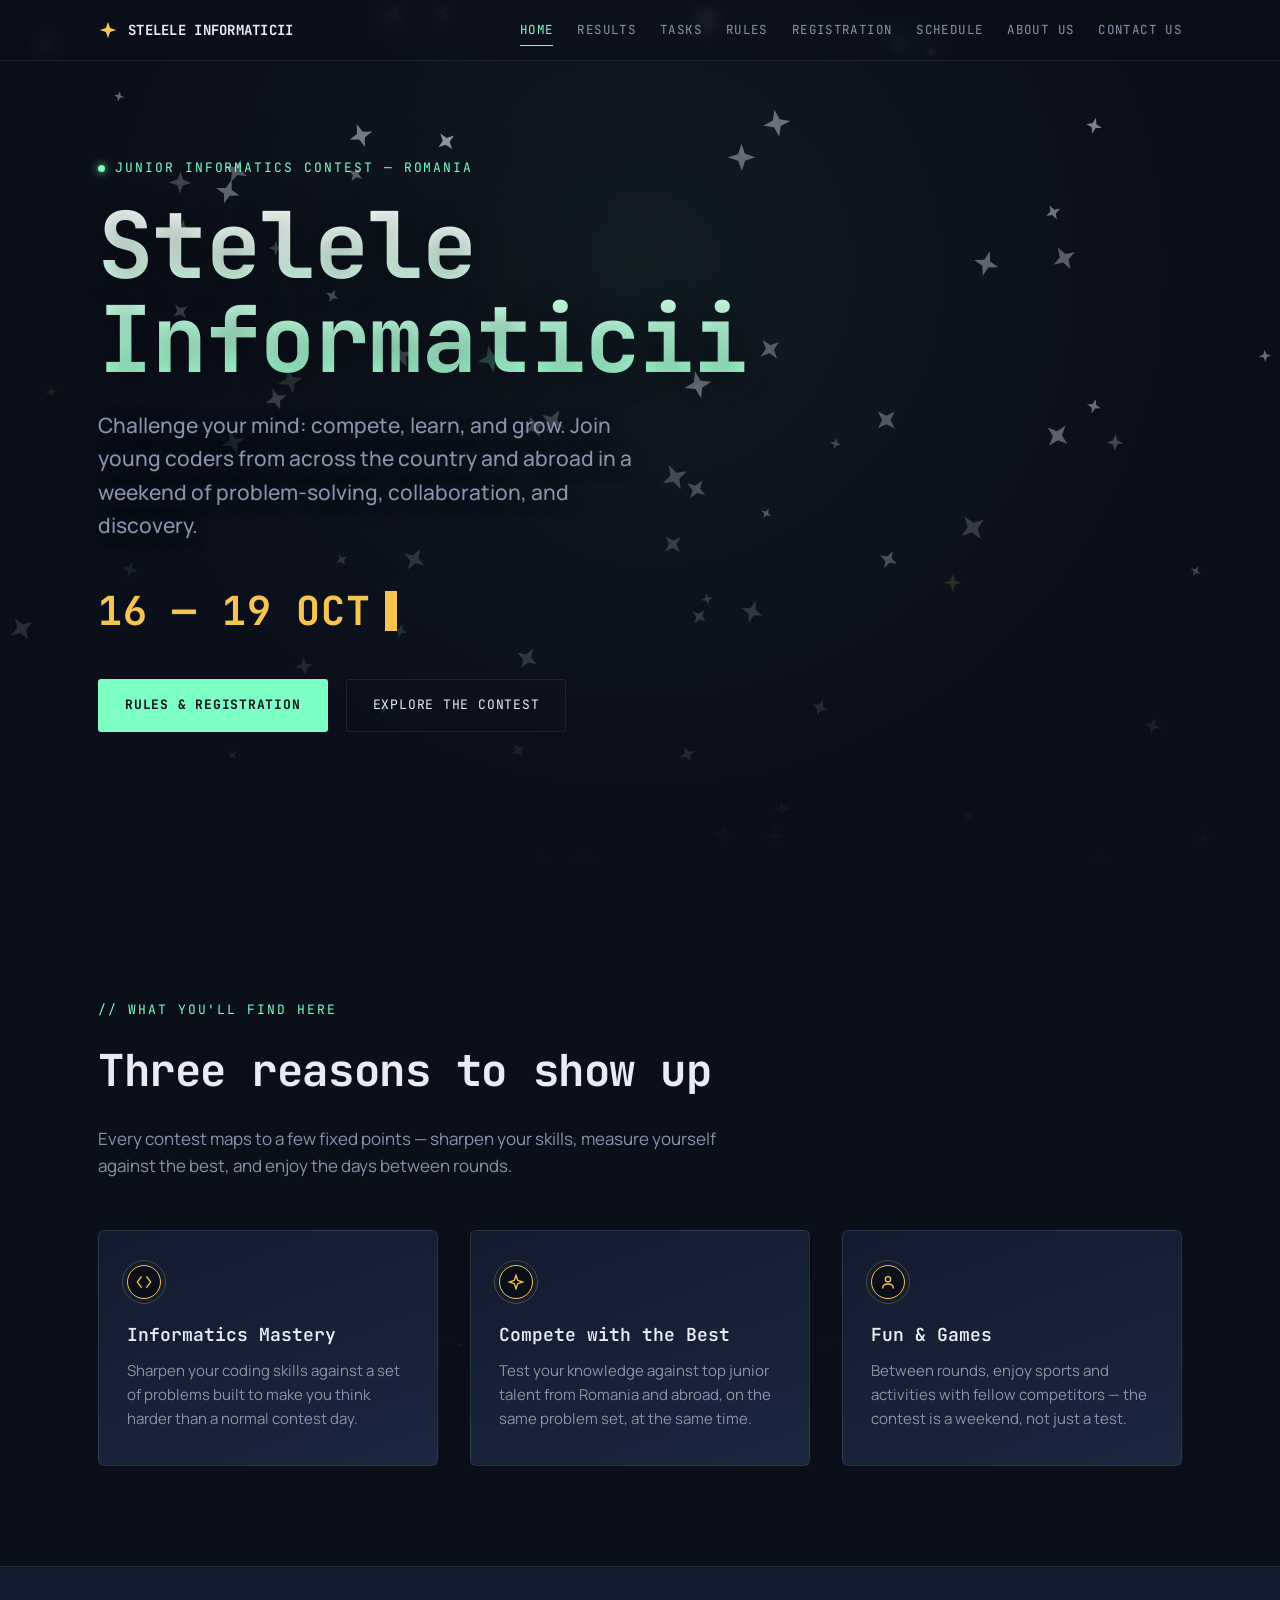
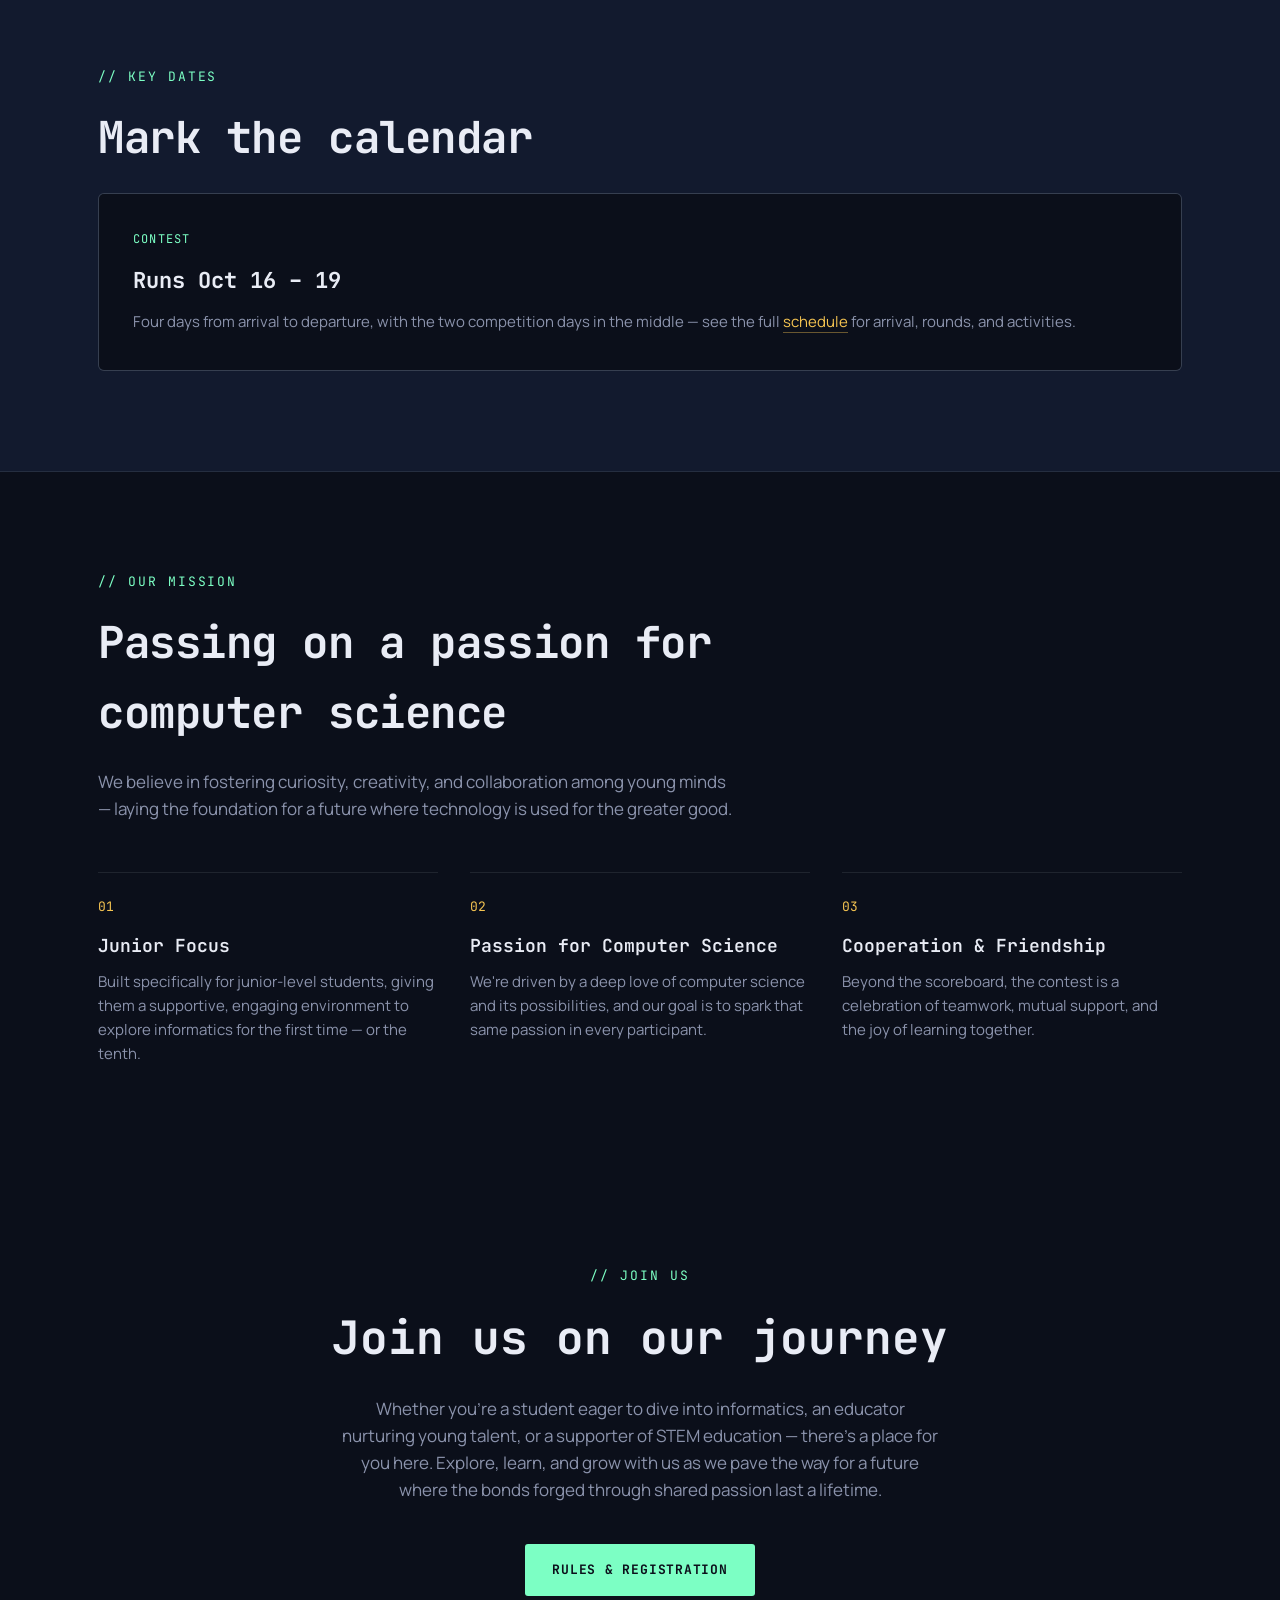
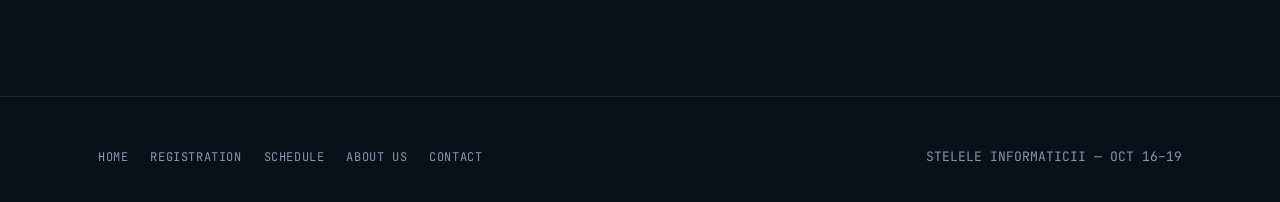
==== index.html @ 9e789489 "real" ====
<!DOCTYPE html>
<html lang="en">
<head>
<meta charset="UTF-8">
<meta name="viewport" content="width=device-width, initial-scale=1, minimum-scale=1">
<title>Stelele Informaticii — Junior Informatics Contest</title>
<meta name="description" content="Stelele Informaticii is a junior informatics contest for young coders from Romania and abroad, with dates to be announced. Compete, learn, and grow.">
<meta name="robots" content="index, follow">
<link rel="canonical" href="https://steleleinformaticii.ichb.ro/">
<meta property="og:type" content="website">
<meta property="og:site_name" content="Stelele Informaticii">
<meta property="og:title" content="Stelele Informaticii — Junior Informatics Contest | Oct 16–19">
<meta property="og:description" content="Stelele Informaticii is a junior informatics contest for young coders from Romania and abroad, with dates to be announced. Compete, learn, and grow.">
<meta property="og:url" content="https://steleleinformaticii.ichb.ro/">
<meta property="og:image" content="https://steleleinformaticii.ichb.ro/assets/icons/favicon-512.png">
<meta name="twitter:card" content="summary_large_image">
<meta name="twitter:title" content="Stelele Informaticii — Junior Informatics Contest | Oct 16–19">
<meta name="twitter:description" content="Stelele Informaticii is a junior informatics contest for young coders from Romania and abroad, with dates to be announced. Compete, learn, and grow.">
<meta name="twitter:image" content="https://steleleinformaticii.ichb.ro/assets/icons/favicon-512.png">
<link rel="preconnect" href="https://fonts.googleapis.com">
<link rel="preconnect" href="https://fonts.gstatic.com" crossorigin>
<link href="https://fonts.googleapis.com/css2?family=JetBrains+Mono:wght@400;500;600;700&family=Manrope:wght@400;500;600;700;800&display=swap" rel="stylesheet">
<link rel="stylesheet" href="/assets/style.css">
<script type="application/ld+json">
{
  "@context": "https://schema.org",
  "@type": "Event",
  "name": "Stelele Informaticii",
  "description": "A junior informatics contest for young coders from Romania and abroad, run by the International Computer High School of Bucharest (ICHB).",
  "eventAttendanceMode": "https://schema.org/MixedEventAttendanceMode",
  "eventStatus": "https://schema.org/EventScheduled",
  "location": {
    "@type": "Place",
    "name": "International Computer High School of Bucharest (ICHB)",
    "address": {
      "@type": "PostalAddress",
      "streetAddress": "Str. Balta Albină, nr. 9, Sector 3",
      "addressLocality": "Bucharest",
      "addressCountry": "RO"
    }
  },
  "organizer": {
    "@type": "Organization",
    "name": "International Computer High School of Bucharest",
    "url": "https://steleleinformaticii.ichb.ro/"
  }
}
</script>
<link rel="icon" href="/assets/icons/favicon.svg" type="image/svg+xml">
<link rel="icon" href="/assets/icons/favicon.ico" sizes="any">
<link rel="apple-touch-icon" href="/assets/icons/apple-touch-icon.png">
</head>
<body>

<header class="site-header">
  <nav>
    <a class="brand" href="/">
      <span class="glyph"><svg viewBox="0 0 24 24" fill="none"><path d="M12 2L14.5 9.5L22 12L14.5 14.5L12 22L9.5 14.5L2 12L9.5 9.5L12 2Z" fill="#F5C451"/></svg></span>
      STELELE INFORMATICII
    </a>
    <button class="navtoggle" id="navToggle" aria-label="Toggle menu">☰</button>
<div class="navlinks" id="navLinks">
      <a href="/" class="active">Home</a>
      <a href="/results">Results</a>
      <a href="/tasks">Tasks</a>
      <a href="/rules">Rules</a>
      <a href="/registration">Registration</a>
      <a href="/schedule">Schedule</a>
      <a href="/about">About Us</a>
      <a href="/contact">Contact Us</a>
    </div>
  </nav>
</header>

<section class="hero" id="top">
  <canvas id="starfield"></canvas>
  <div class="hero-inner">
    <span class="eyebrow"><span class="dot"></span> JUNIOR INFORMATICS CONTEST — ROMANIA</span>
    <h1 class="title">Stelele<br>Informaticii</h1>
    <p class="subhead">Challenge your mind: compete, learn, and grow. Join young coders from across the country and abroad in a weekend of problem-solving, collaboration, and discovery.</p>
    <div class="datestamp">16 — 19 OCT<span class="cursor"></span></div>
    <div class="cta-row">
      <a class="btn btn-primary" href="/registration">Rules &amp; Registration</a>
      <a class="btn btn-ghost" href="#features">Explore the contest</a>
    </div>
  </div>
</section>

<section id="features" class="constellation">
  <div class="container">
    <span class="section-label">// what you'll find here</span>
    <h2 class="section-title">Three reasons to show up</h2>
    <p class="section-intro">Every contest maps to a few fixed points — sharpen your skills, measure yourself against the best, and enjoy the days between rounds.</p>

    <div style="position:relative;">
      <svg class="constellation-svg" viewBox="0 0 1000 260" preserveAspectRatio="none">
        <path d="M 160 40 L 500 200 L 840 40"></path>
        <circle cx="160" cy="40" r="4"></circle>
        <circle cx="500" cy="200" r="4"></circle>
        <circle cx="840" cy="40" r="4"></circle>
      </svg>
      <div class="feature-grid">
        <div class="feature-card">
          <div class="feature-node"><svg viewBox="0 0 24 24" fill="none" stroke-width="2" stroke-linecap="round"><path d="M8 4L2 12L8 20M16 4L22 12L16 20"/></svg></div>
          <h3>Informatics Mastery</h3>
          <p>Sharpen your coding skills against a set of problems built to make you think harder than a normal contest day.</p>
        </div>
        <div class="feature-card">
          <div class="feature-node"><svg viewBox="0 0 24 24" fill="none" stroke-width="2" stroke-linecap="round"><path d="M12 2L14.5 9.5L22 12L14.5 14.5L12 22L9.5 14.5L2 12L9.5 9.5L12 2Z"/></svg></div>
          <h3>Compete with the Best</h3>
          <p>Test your knowledge against top junior talent from Romania and abroad, on the same problem set, at the same time.</p>
        </div>
        <div class="feature-card">
          <div class="feature-node"><svg viewBox="0 0 24 24" fill="none" stroke-width="2" stroke-linecap="round"><circle cx="12" cy="8" r="4"/><path d="M4 21c0-4 3.5-6 8-6s8 2 8 6"/></svg></div>
          <h3>Fun &amp; Games</h3>
          <p>Between rounds, enjoy sports and activities with fellow competitors — the contest is a weekend, not just a test.</p>
        </div>
      </div>
    </div>
  </div>
</section>

<section id="dates" class="dates-section">
  <div class="container">
    <span class="section-label">// key dates</span>
    <h2 class="section-title">Mark the calendar</h2>
    <div class="log-grid" style="grid-template-columns:1fr;">
      <div class="log-entry">
        <span class="tag">Contest</span>
        <h3>Runs <span class="value">Oct 16 – 19</span></h3>
        <p>Four days from arrival to departure, with the two competition days in the middle — see the full <a href="/schedule">schedule</a> for arrival, rounds, and activities.</p>
      </div>
    </div>
  </div>
</section>

<section id="mission">
  <div class="container">
    <span class="section-label">// our mission</span>
    <h2 class="section-title">Passing on a passion for computer science</h2>
    <p class="section-intro">We believe in fostering curiosity, creativity, and collaboration among young minds — laying the foundation for a future where technology is used for the greater good.</p>

    <div class="mission-grid">
      <div class="mission-card">
        <span class="num">01</span>
        <h3>Junior Focus</h3>
        <p>Built specifically for junior-level students, giving them a supportive, engaging environment to explore informatics for the first time — or the tenth.</p>
      </div>
      <div class="mission-card">
        <span class="num">02</span>
        <h3>Passion for Computer Science</h3>
        <p>We're driven by a deep love of computer science and its possibilities, and our goal is to spark that same passion in every participant.</p>
      </div>
      <div class="mission-card">
        <span class="num">03</span>
        <h3>Cooperation &amp; Friendship</h3>
        <p>Beyond the scoreboard, the contest is a celebration of teamwork, mutual support, and the joy of learning together.</p>
      </div>
    </div>
  </div>
</section>

<section id="join" class="cta-section">
  <div class="container">
    <span class="section-label">// join us</span>
    <h2>Join us on our journey</h2>
    <p>Whether you're a student eager to dive into informatics, an educator nurturing young talent, or a supporter of STEM education — there's a place for you here. Explore, learn, and grow with us as we pave the way for a future where the bonds forged through shared passion last a lifetime.</p>
    <a class="btn btn-primary" href="/registration">Rules &amp; Registration</a>
  </div>
</section>

<footer>
  <div class="container footer-inner">
    <div class="footer-links">
      <a href="/">Home</a>
      <a href="/registration">Registration</a>
      <a href="/schedule">Schedule</a>
      <a href="/about">About Us</a>
      <a href="/contact">Contact</a>
    </div>
    <div class="footer-credit">STELELE INFORMATICII — OCT 16–19</div>
  </div>
</footer>

<script src="/assets/main.js"></script>
</body>
</html>
---- assets/style.css ----
/* ===================================================================
   Stelele Informaticii — shared stylesheet
   =================================================================== */

:root{
  --void:#0B0F1A;
  --space:#121A2E;
  --space-light:#1B2740;
  --star-gold:#F5C451;
  --phosphor:#7CFFC4;
  --text:#E9ECF5;
  --muted:#8B93AC;
  --line: rgba(233,236,245,0.09);
  --font-display:'JetBrains Mono', monospace;
  --font-body:'Manrope', sans-serif;
}

*{box-sizing:border-box; margin:0; padding:0;}
html{scroll-behavior:smooth;}
body{
  background:var(--void);
  color:var(--text);
  font-family:var(--font-body);
  line-height:1.6;
  overflow-x:hidden;
}
a{color:inherit; text-decoration:none;}
::selection{background:var(--phosphor); color:var(--void);}
:focus-visible{outline:2px solid var(--phosphor); outline-offset:3px;}
img{max-width:100%; display:block;}

.container{max-width:1140px; margin:0 auto; padding:0 28px;}

/* ---------- NAV ---------- */
header.site-header{
  position:fixed; top:0; left:0; right:0; z-index:50;
  backdrop-filter:blur(10px);
  background:rgba(11,15,26,0.65);
  border-bottom:1px solid var(--line);
}
nav{
  display:flex; align-items:center; justify-content:space-between;
  padding:16px 28px; max-width:1140px; margin:0 auto;
}
.brand{
  display:flex; align-items:center; gap:10px;
  font-family:var(--font-display); font-weight:700; font-size:14px; letter-spacing:0.02em;
  white-space:nowrap;
}
.brand .glyph{width:20px; height:20px; display:inline-block; flex-shrink:0;}
.brand .glyph svg{width:100%; height:100%;}
.navlinks{
  display:flex; gap:24px; font-size:12.5px; font-family:var(--font-display);
  letter-spacing:0.03em; text-transform:uppercase;
}
.navlinks a{color:var(--muted); position:relative; padding:4px 0; transition:color .2s ease; white-space:nowrap;}
.navlinks a:hover, .navlinks a.active{color:var(--phosphor);}
.navlinks a::after{
  content:''; position:absolute; left:0; bottom:-2px; width:0; height:1px;
  background:var(--phosphor); transition:width .25s ease;
}
.navlinks a:hover::after, .navlinks a.active::after{width:100%;}
.navtoggle{display:none; background:none; border:none; color:var(--text); font-size:22px; cursor:pointer;}

@media (max-width: 900px){
  .navlinks{
    position:fixed; top:65px; left:0; right:0;
    background:var(--space); border-bottom:1px solid var(--line);
    display:grid; grid-template-columns:1fr 1fr; gap:0;
    padding:6px 0 10px;
    max-height:calc(100vh - 65px);
    overflow-y:auto;
    box-shadow:0 20px 40px rgba(0,0,0,0.35);
    opacity:0; visibility:hidden; transform:translateY(-8px);
    transition:opacity .2s ease, transform .2s ease, visibility .2s ease;
  }
  .navlinks.open{opacity:1; visibility:visible; transform:translateY(0);}
  .navlinks a{
    padding:13px 20px; width:100%;
    border-bottom:1px solid var(--line);
  }
  .navlinks a::after{display:none;}
  .navtoggle{display:block;}
}
@media (max-width: 420px){
  .navlinks{grid-template-columns:1fr;}
}

/* ---------- STARFIELD ---------- */
#starfield{position:absolute; inset:0; width:100%; height:100%; display:block; z-index:0;}

/* ---------- HERO (home) ---------- */
.hero{
  position:relative; min-height:100vh; display:flex; flex-direction:column;
  justify-content:center; padding-top:90px; overflow:hidden;
}
.hero::after{
  content:''; position:absolute; inset:0;
  background:radial-gradient(ellipse 900px 650px at 8% 42%, rgba(11,15,26,0.72), transparent 68%),
             radial-gradient(ellipse at 50% 30%, rgba(124,255,196,0.05), transparent 60%),
             linear-gradient(180deg, transparent 0%, var(--void) 96%);
  pointer-events:none;
}
.hero-inner{position:relative; z-index:2; max-width:1140px; margin:0 auto; padding:0 28px; width:100%;}

/* ---------- PAGE HERO (subpages) ---------- */
.page-hero{
  position:relative; min-height:44vh; display:flex; flex-direction:column;
  justify-content:center; padding-top:90px; overflow:hidden; border-bottom:1px solid var(--line);
}
.page-hero::after{
  content:''; position:absolute; inset:0;
  background:radial-gradient(ellipse at 50% 0%, rgba(124,255,196,0.07), transparent 60%),
             linear-gradient(180deg, transparent 0%, var(--void) 96%);
  pointer-events:none;
}
.page-hero-inner{position:relative; z-index:2; max-width:1140px; margin:0 auto; padding:60px 28px; width:100%;}
.page-hero h1{
  font-family:var(--font-display); font-weight:700; font-size:clamp(32px, 6vw, 56px);
  letter-spacing:-0.01em; margin-bottom:14px;
  background:linear-gradient(180deg, #fff 0%, var(--phosphor) 150%);
  -webkit-background-clip:text; background-clip:text; color:transparent;
}
.page-hero p.lede{color:var(--muted); font-size:17px; max-width:560px;}

.eyebrow{
  font-family:var(--font-display); color:var(--phosphor); font-size:13px; letter-spacing:0.15em;
  text-transform:uppercase; display:flex; align-items:center; gap:10px; margin-bottom:20px;
}
.eyebrow .dot{
  width:7px; height:7px; background:var(--phosphor); border-radius:50%;
  box-shadow:0 0 8px var(--phosphor); animation:pulse 1.8s ease-in-out infinite;
}
@keyframes pulse{0%,100%{opacity:1;} 50%{opacity:.35;}}

h1.title{
  font-family:var(--font-display); font-weight:700; font-size:clamp(42px, 8vw, 92px);
  line-height:1.02; letter-spacing:-0.01em;
  background:linear-gradient(180deg, #fff 0%, var(--phosphor) 130%);
  -webkit-background-clip:text; background-clip:text; color:transparent; margin-bottom:22px;
  text-shadow:0 4px 30px rgba(0,0,0,0.45);
}
.subhead{font-size:clamp(17px, 2.2vw, 21px); color:var(--muted); max-width:560px; margin-bottom:36px; font-weight:500; text-shadow:0 2px 16px rgba(11,15,26,0.9);}
.datestamp{
  display:inline-flex; align-items:center; gap:14px; font-family:var(--font-display);
  font-size:clamp(24px, 4vw, 40px); font-weight:700; color:var(--star-gold); margin-bottom:36px; letter-spacing:0.02em;
}
.datestamp .cursor{display:inline-block; width:0.5ch; height:1em; background:var(--star-gold); animation:blink 1s steps(1) infinite;}
@keyframes blink{50%{opacity:0;}}

.cta-row{display:flex; gap:18px; flex-wrap:wrap;}
.btn{
  display:inline-flex; align-items:center; gap:8px; font-family:var(--font-display); font-size:13px;
  letter-spacing:0.06em; text-transform:uppercase; padding:15px 26px; border-radius:3px;
  transition:all .2s ease; cursor:pointer; border:1px solid transparent;
}
.btn-primary{background:var(--phosphor); color:var(--void) !important; font-weight:700;}
.btn-primary:hover{background:#98ffd2; transform:translateY(-1px);}
.btn-ghost{border:1px solid var(--line); color:var(--text);}
.btn-ghost:hover{border-color:var(--phosphor); color:var(--phosphor);}
.btn-small{padding:10px 18px; font-size:11.5px;}

/* ---------- SECTION GENERIC ---------- */
section{position:relative; padding:100px 0;}
section.tight{padding:60px 0;}
.section-label{
  font-family:var(--font-display); color:var(--phosphor); font-size:13px; letter-spacing:0.15em;
  text-transform:uppercase; margin-bottom:14px; display:block;
}
h2.section-title{
  font-family:var(--font-display); font-weight:700; font-size:clamp(28px, 4vw, 44px);
  letter-spacing:-0.01em; margin-bottom:20px; max-width:640px;
}
.section-intro{color:var(--muted); font-size:17px; max-width:640px; margin-bottom:50px;}

/* ---------- CONSTELLATION FEATURES (home) ---------- */
.constellation{position:relative;}
.constellation-svg{position:absolute; top:60px; left:0; width:100%; height:calc(100% - 120px); z-index:0; pointer-events:none;}
.constellation-svg path{fill:none; stroke:var(--line); stroke-width:1; stroke-dasharray:4 6;}
.constellation-svg circle{fill:var(--star-gold); opacity:.5;}
.feature-grid{position:relative; z-index:1; display:grid; grid-template-columns:repeat(3, 1fr); gap:32px;}
@media (max-width:900px){.feature-grid{grid-template-columns:1fr; gap:20px;} .constellation-svg{display:none;}}
.feature-card{
  background:linear-gradient(160deg, var(--space), var(--space-light)); border:1px solid var(--line);
  border-radius:6px; padding:34px 28px; transition:transform .25s ease, border-color .25s ease;
}
.feature-card:hover{transform:translateY(-6px); border-color:rgba(124,255,196,0.35);}
.feature-node{
  width:34px; height:34px; border-radius:50%; background:var(--void); border:1px solid var(--star-gold);
  display:flex; align-items:center; justify-content:center; margin-bottom:22px; position:relative;
}
.feature-node::before{content:''; position:absolute; inset:-6px; border:1px solid rgba(245,196,81,0.25); border-radius:50%;}
.feature-node svg{width:16px; height:16px; stroke:var(--star-gold);}
.feature-card h3{font-family:var(--font-display); font-size:18px; margin-bottom:10px; font-weight:600;}
.feature-card p{color:var(--muted); font-size:15px;}

/* ---------- DATES / LOG ---------- */
.dates-section{background:var(--space); border-top:1px solid var(--line); border-bottom:1px solid var(--line);}
.log-grid{
  display:grid; grid-template-columns:1fr 1fr; gap:1px; background:var(--line);
  border:1px solid var(--line); border-radius:6px; overflow:hidden;
}
@media (max-width:780px){.log-grid{grid-template-columns:1fr;}}
.log-entry{background:var(--void); padding:36px 34px;}
.log-entry .tag{font-family:var(--font-display); font-size:12px; letter-spacing:0.1em; text-transform:uppercase; color:var(--phosphor); display:block; margin-bottom:14px;}
.log-entry h3{font-family:var(--font-display); font-size:22px; margin-bottom:12px;}
.log-entry p{color:var(--muted); font-size:15px;}
.log-entry p a{color:var(--star-gold); border-bottom:1px solid rgba(245,196,81,0.4);}
.log-entry .value{font-family:var(--font-display); font-weight:700; color:var(--text);}

/* ---------- MISSION ---------- */
.mission-grid{display:grid; grid-template-columns:repeat(3, 1fr); gap:32px; margin-top:50px;}
@media (max-width:900px){.mission-grid{grid-template-columns:1fr;}}
.mission-card{border-top:1px solid var(--line); padding-top:24px;}
.mission-card .num{font-family:var(--font-display); color:var(--star-gold); font-size:13px; display:block; margin-bottom:14px;}
.mission-card h3{font-family:var(--font-display); font-size:18px; margin-bottom:10px; font-weight:600;}
.mission-card p{color:var(--muted); font-size:15px;}

/* ---------- CTA ---------- */
.cta-section{text-align:center; position:relative;}
.cta-section h2{font-family:var(--font-display); font-size:clamp(28px, 5vw, 46px); max-width:700px; margin:0 auto 20px; font-weight:700;}
.cta-section p{color:var(--muted); max-width:600px; margin:0 auto 40px; font-size:17px;}

/* ---------- PROSE (rules / registration text) ---------- */
.prose-block{max-width:760px;}
.prose-block + .prose-block{margin-top:56px; padding-top:44px; border-top:1px solid var(--line);}
.prose-block h2{
  font-family:var(--font-display); font-size:22px; font-weight:600; color:var(--phosphor);
  margin-bottom:16px; letter-spacing:0.01em;
}
.prose-block p{color:var(--muted); font-size:15.5px; margin-bottom:14px;}
.prose-block p:last-child{margin-bottom:0;}
.prose-block a{color:var(--star-gold); border-bottom:1px solid rgba(245,196,81,0.4);}
.prose-block ul{color:var(--muted); font-size:15.5px; padding-left:20px; margin-bottom:14px;}
.prose-block ul li{margin-bottom:6px;}
.prose-block strong{color:var(--text); font-weight:600;}
.toc{
  display:flex; flex-wrap:wrap; gap:10px; margin-bottom:60px;
}
.toc a{
  font-family:var(--font-display); font-size:12px; letter-spacing:0.04em; text-transform:uppercase;
  color:var(--muted); border:1px solid var(--line); padding:9px 16px; border-radius:20px; transition:all .2s ease;
}
.toc a:hover{border-color:var(--phosphor); color:var(--phosphor);}

.callout{
  background:linear-gradient(160deg, var(--space), var(--space-light)); border:1px solid var(--line);
  border-radius:6px; padding:26px 28px; margin-top:20px; display:flex; gap:16px; align-items:flex-start;
}
.callout .mark{color:var(--star-gold); font-family:var(--font-display); font-weight:700; font-size:13px; flex-shrink:0; margin-top:2px;}
.callout p{color:var(--muted); font-size:14.5px; margin:0;}

/* ---------- REGISTRATION LINK CARDS ---------- */
.reg-grid{display:grid; grid-template-columns:1fr 1fr; gap:24px; margin-top:20px;}
@media (max-width:700px){.reg-grid{grid-template-columns:1fr;}}
.reg-card{
  background:linear-gradient(160deg, var(--space), var(--space-light)); border:1px solid var(--line);
  border-radius:6px; padding:30px 28px;
}
.reg-card h3{font-family:var(--font-display); font-size:17px; margin-bottom:10px;}
.reg-card p{color:var(--muted); font-size:14.5px; margin-bottom:20px;}

/* ---------- TIMELINE (schedule) ---------- */
.timeline{position:relative; margin-top:20px;}
.timeline::before{
  content:''; position:absolute; left:19px; top:12px; bottom:12px; width:1px;
  background:linear-gradient(180deg, var(--star-gold), var(--line) 90%);
}
@media (max-width:700px){.timeline::before{left:11px;}}
.timeline-day{position:relative; padding-left:56px; margin-bottom:52px;}
@media (max-width:700px){.timeline-day{padding-left:36px;}}
.timeline-day:last-child{margin-bottom:0;}
.timeline-day::before{
  content:''; position:absolute; left:12px; top:6px; width:15px; height:15px; border-radius:50%;
  background:var(--void); border:2px solid var(--star-gold); box-shadow:0 0 12px rgba(245,196,81,0.4);
}
@media (max-width:700px){.timeline-day::before{left:4px; width:13px; height:13px;}}
.timeline-day .day-label{font-family:var(--font-display); color:var(--star-gold); font-size:13px; letter-spacing:0.08em; text-transform:uppercase; margin-bottom:4px; display:block;}
.timeline-day h3{font-family:var(--font-display); font-size:21px; margin-bottom:18px;}
.timeline-events{border-left:1px solid var(--line); padding-left:22px;}
.timeline-event{display:flex; gap:18px; padding:10px 0; border-bottom:1px solid var(--line);}
.timeline-event:last-child{border-bottom:none;}
.timeline-event .time{font-family:var(--font-display); color:var(--phosphor); font-size:13px; flex-shrink:0; width:110px;}
.timeline-event .what strong{display:block; font-size:15px; color:var(--text); margin-bottom:2px; font-weight:600;}
.timeline-event .what span{color:var(--muted); font-size:13.5px;}
@media (max-width:600px){
  .timeline-event{flex-direction:column; gap:4px;}
  .timeline-event .time{width:auto;}
}

/* ---------- TASKS ---------- */
.day-heading{
  font-family:var(--font-display); font-size:13px; letter-spacing:0.15em; text-transform:uppercase;
  color:var(--star-gold); margin:60px 0 24px; display:flex; align-items:center; gap:14px;
}
.day-heading:first-of-type{margin-top:0;}
.day-heading::after{content:''; flex:1; height:1px; background:var(--line);}
.task-card{
  background:linear-gradient(160deg, var(--space), var(--space-light)); border:1px solid var(--line);
  border-radius:6px; padding:26px 28px; margin-bottom:18px;
}
.task-card h3{font-family:var(--font-display); font-size:18px; margin-bottom:14px;}
.task-links{display:flex; flex-wrap:wrap; gap:10px;}
.task-links a{
  font-family:var(--font-display); font-size:12px; letter-spacing:0.03em; padding:8px 14px;
  border:1px solid var(--line); border-radius:4px; color:var(--muted); transition:all .2s ease;
}
.task-links a.primary{border-color:rgba(124,255,196,0.4); color:var(--phosphor);}
.task-links a:hover{border-color:var(--star-gold); color:var(--star-gold);}
.task-note{color:var(--muted); font-size:13px; margin-top:14px;}

/* ---------- TEAM (about) ---------- */
.team-grid{display:grid; grid-template-columns:repeat(4, 1fr); gap:26px; margin-top:20px;}
@media (max-width:980px){.team-grid{grid-template-columns:repeat(3, 1fr);}}
@media (max-width:700px){.team-grid{grid-template-columns:repeat(2, 1fr);}}
@media (max-width:480px){.team-grid{grid-template-columns:1fr;}}
.team-card{text-align:center;}
.team-photo{
  width:100%; aspect-ratio:1/1; border-radius:50%; overflow:hidden; border:1px solid var(--line);
  margin-bottom:14px; background:var(--space);
}
.team-photo img{width:100%; height:100%; object-fit:cover;}
.team-card h3{font-family:var(--font-display); font-size:14.5px; margin-bottom:6px; font-weight:600;}
.team-card p{color:var(--muted); font-size:12.5px; line-height:1.5;}
.team-group-label{
  font-family:var(--font-display); font-size:12px; letter-spacing:0.12em; text-transform:uppercase;
  color:var(--phosphor); margin:60px 0 24px;
}
.team-group-label:first-of-type{margin-top:0;}

/* ---------- CONTACT ---------- */
.contact-grid{display:grid; grid-template-columns:1fr 1fr; gap:40px; margin-top:10px;}
@media (max-width:820px){.contact-grid{grid-template-columns:1fr;}}
.contact-card{
  background:linear-gradient(160deg, var(--space), var(--space-light)); border:1px solid var(--line);
  border-radius:6px; padding:34px;
}
.contact-item{display:flex; gap:16px; padding:16px 0; border-bottom:1px solid var(--line);}
.contact-item:last-child{border-bottom:none;}
.contact-item .icon{
  width:36px; height:36px; border-radius:50%; border:1px solid var(--star-gold); flex-shrink:0;
  display:flex; align-items:center; justify-content:center;
}
.contact-item .icon svg{width:16px; height:16px; stroke:var(--star-gold);}
.contact-item .label{font-family:var(--font-display); font-size:11.5px; letter-spacing:0.06em; text-transform:uppercase; color:var(--muted); margin-bottom:4px;}
.contact-item .value{font-size:15.5px; color:var(--text);}
.contact-item .value a{color:var(--phosphor); border-bottom:1px solid rgba(124,255,196,0.4);}
.map-frame{border-radius:6px; overflow:hidden; border:1px solid var(--line); height:100%; min-height:320px;}
.map-frame iframe{width:100%; height:100%; min-height:320px; border:0; filter:grayscale(0.3) invert(0.92) contrast(0.9);}

/* ---------- RESULTS ---------- */
.results-embed{border:1px solid var(--line); border-radius:6px; overflow:hidden; background:var(--space);}
.results-embed iframe{width:100%; height:560px; border:0; display:block;}
.results-toolbar{display:flex; justify-content:space-between; align-items:center; flex-wrap:wrap; gap:16px; margin-bottom:20px;}

/* ---------- FOOTER ---------- */
footer{border-top:1px solid var(--line); padding:50px 0 34px;}
.footer-inner{display:flex; justify-content:space-between; align-items:center; flex-wrap:wrap; gap:24px;}
.footer-links{display:flex; gap:22px; flex-wrap:wrap; font-family:var(--font-display); font-size:12px; letter-spacing:0.05em; text-transform:uppercase;}
.footer-links a{color:var(--muted); transition:color .2s ease;}
.footer-links a:hover{color:var(--phosphor);}
.footer-credit{font-size:13px; color:var(--muted); font-family:var(--font-display);}

@media (prefers-reduced-motion: reduce){
  *{animation-duration:0.001ms !important; animation-iteration-count:1 !important; transition-duration:0.001ms !important;}
}
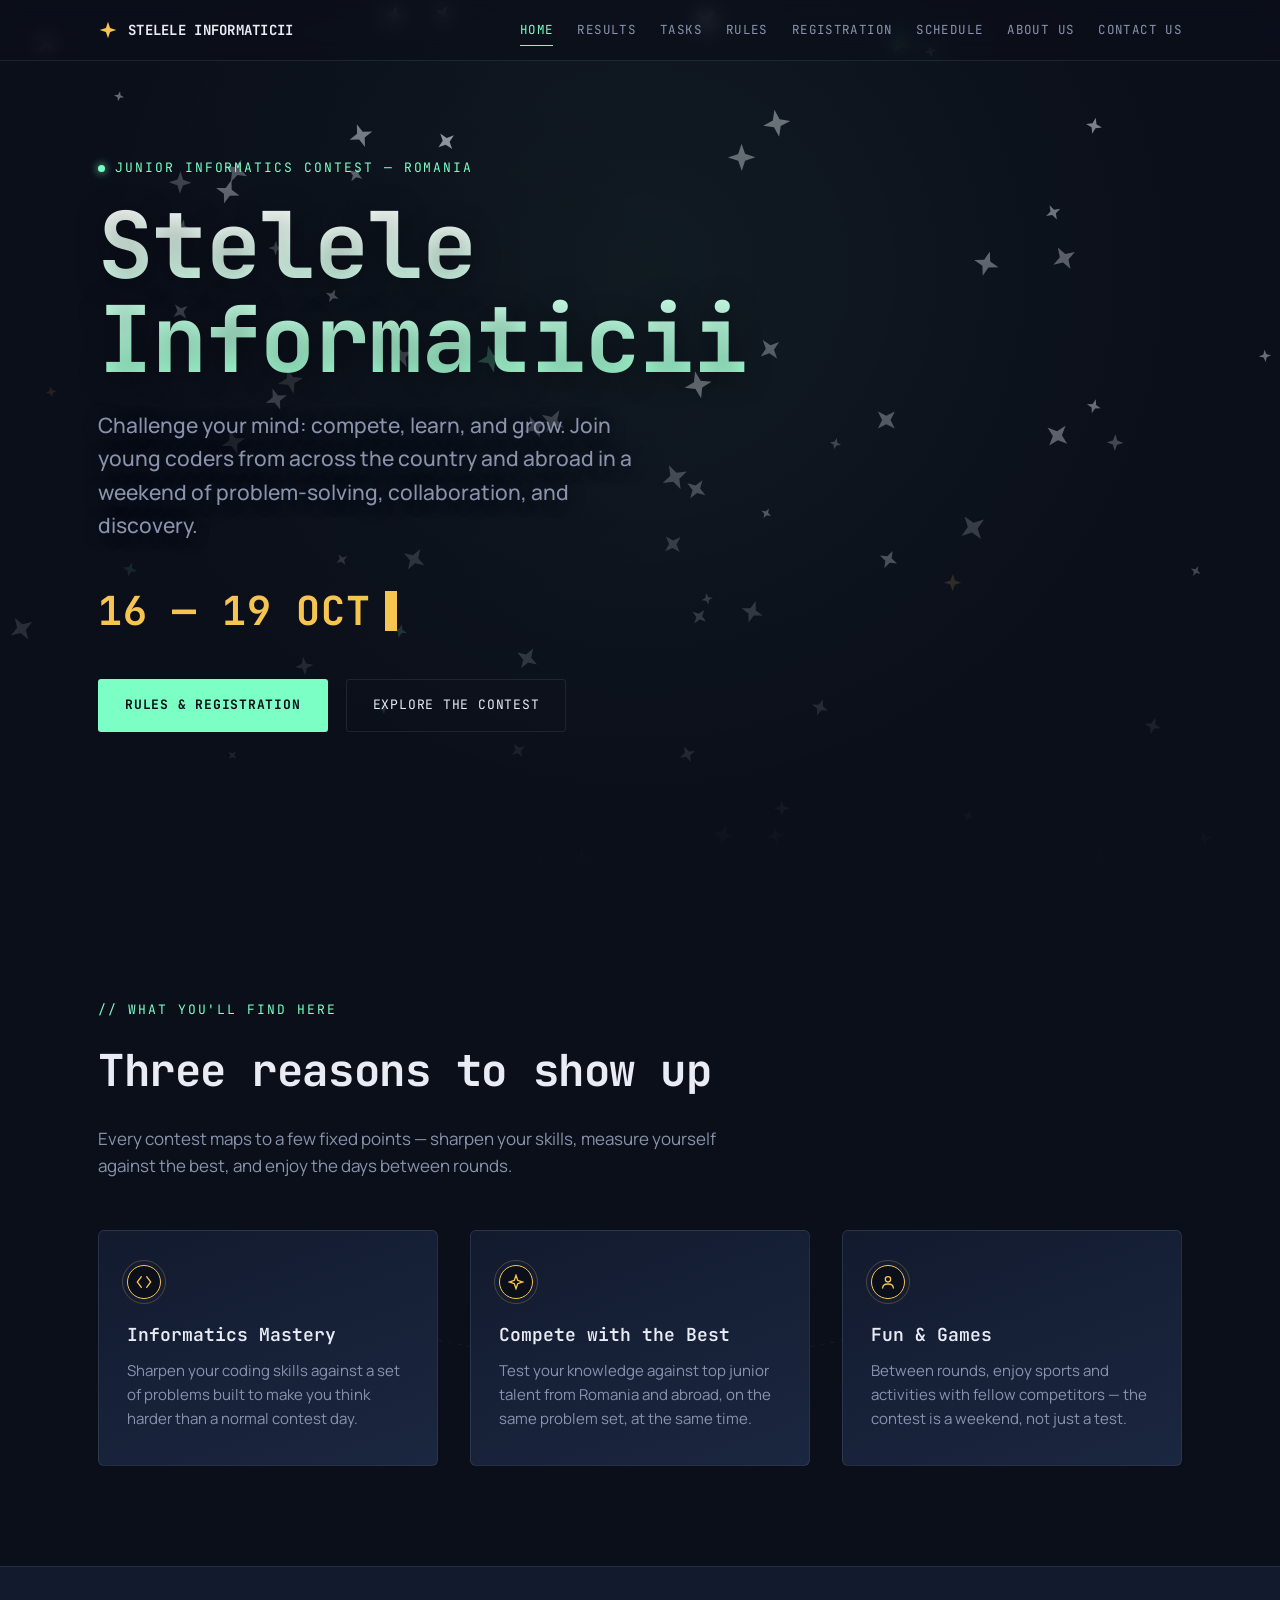
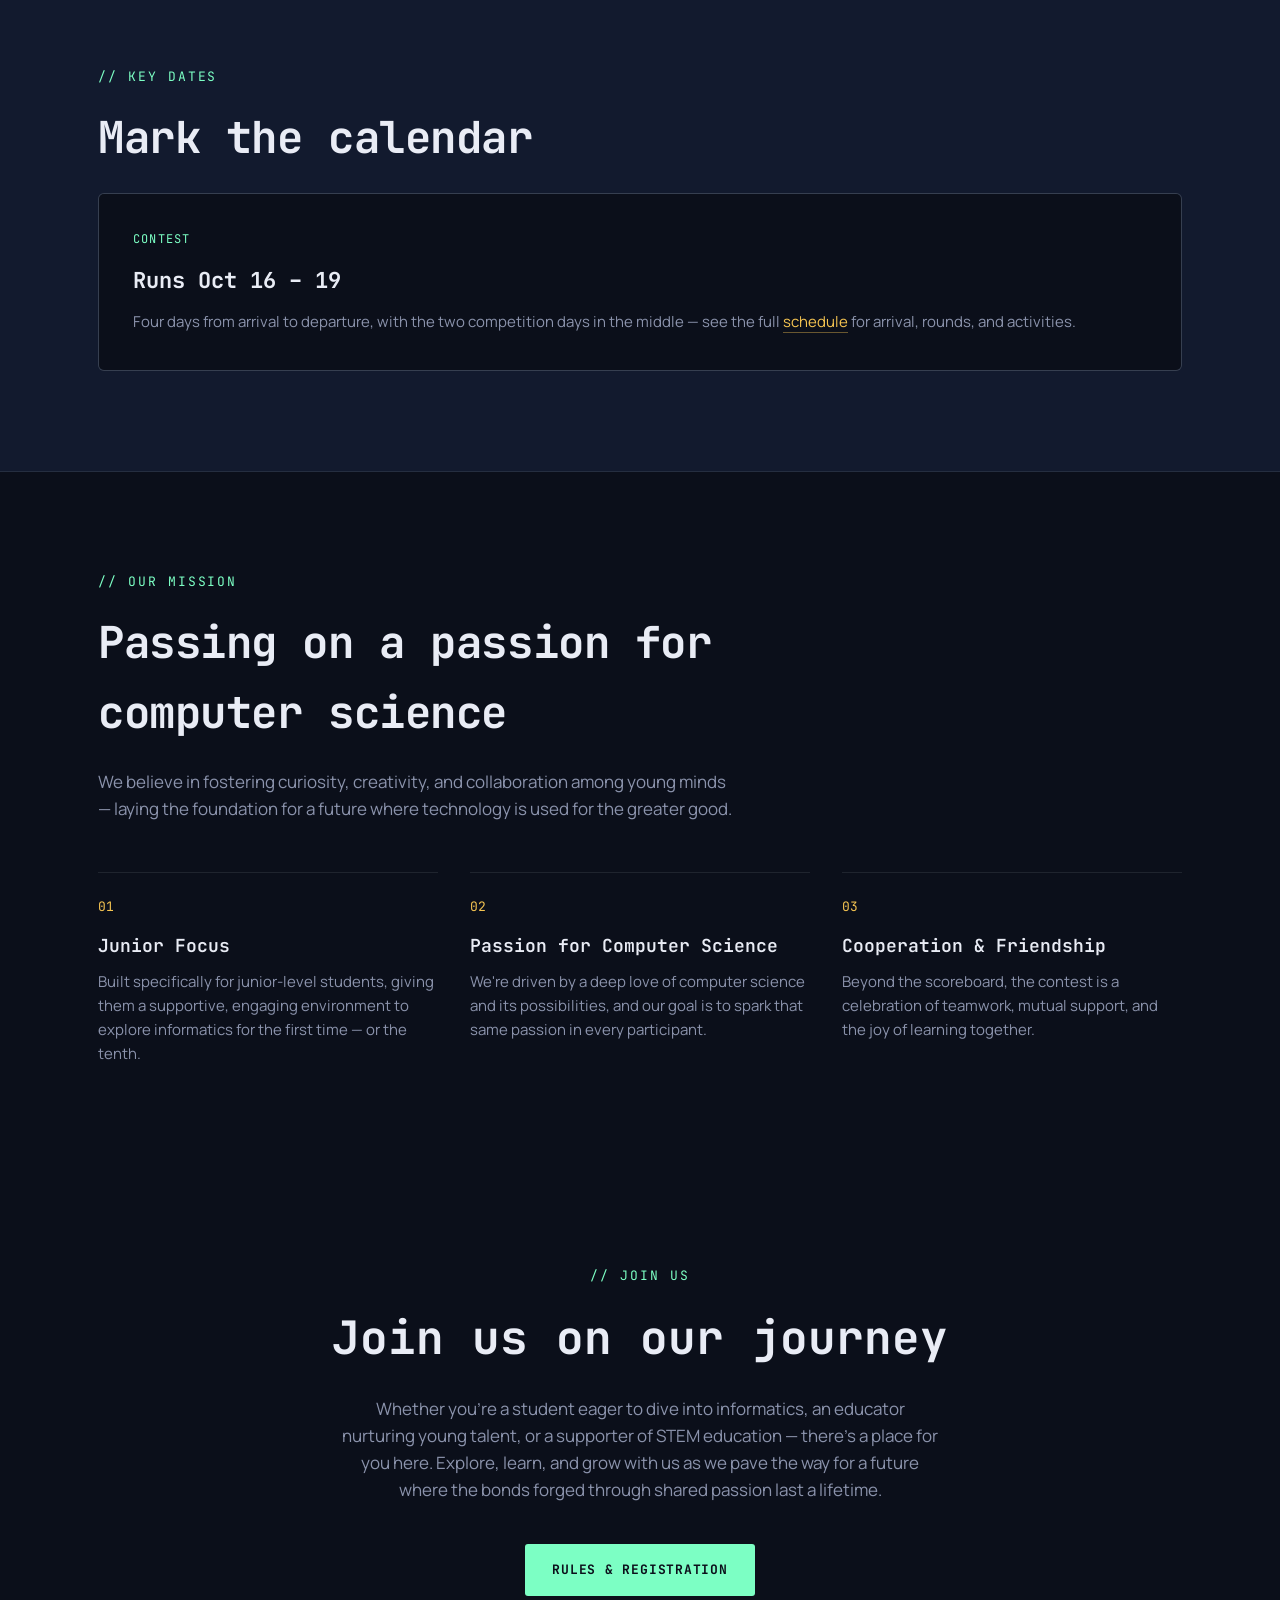
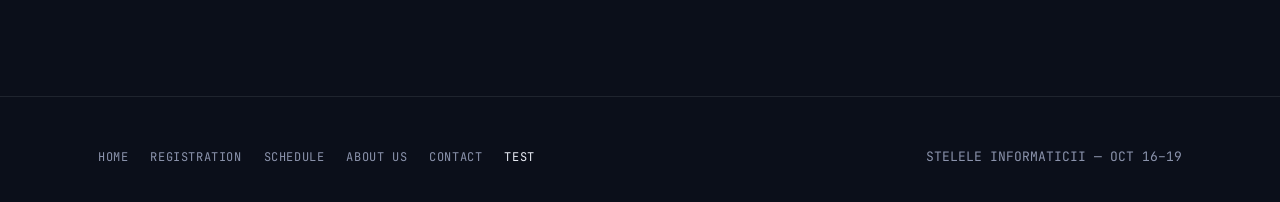
==== commit 73631717: "test" ====
--- a/index.html
+++ b/index.html
@@ -177,6 +177,7 @@
       <a href="/schedule">Schedule</a>
       <a href="/about">About Us</a>
       <a href="/contact">Contact</a>
+      test
     </div>
     <div class="footer-credit">STELELE INFORMATICII — OCT 16–19</div>
   </div>
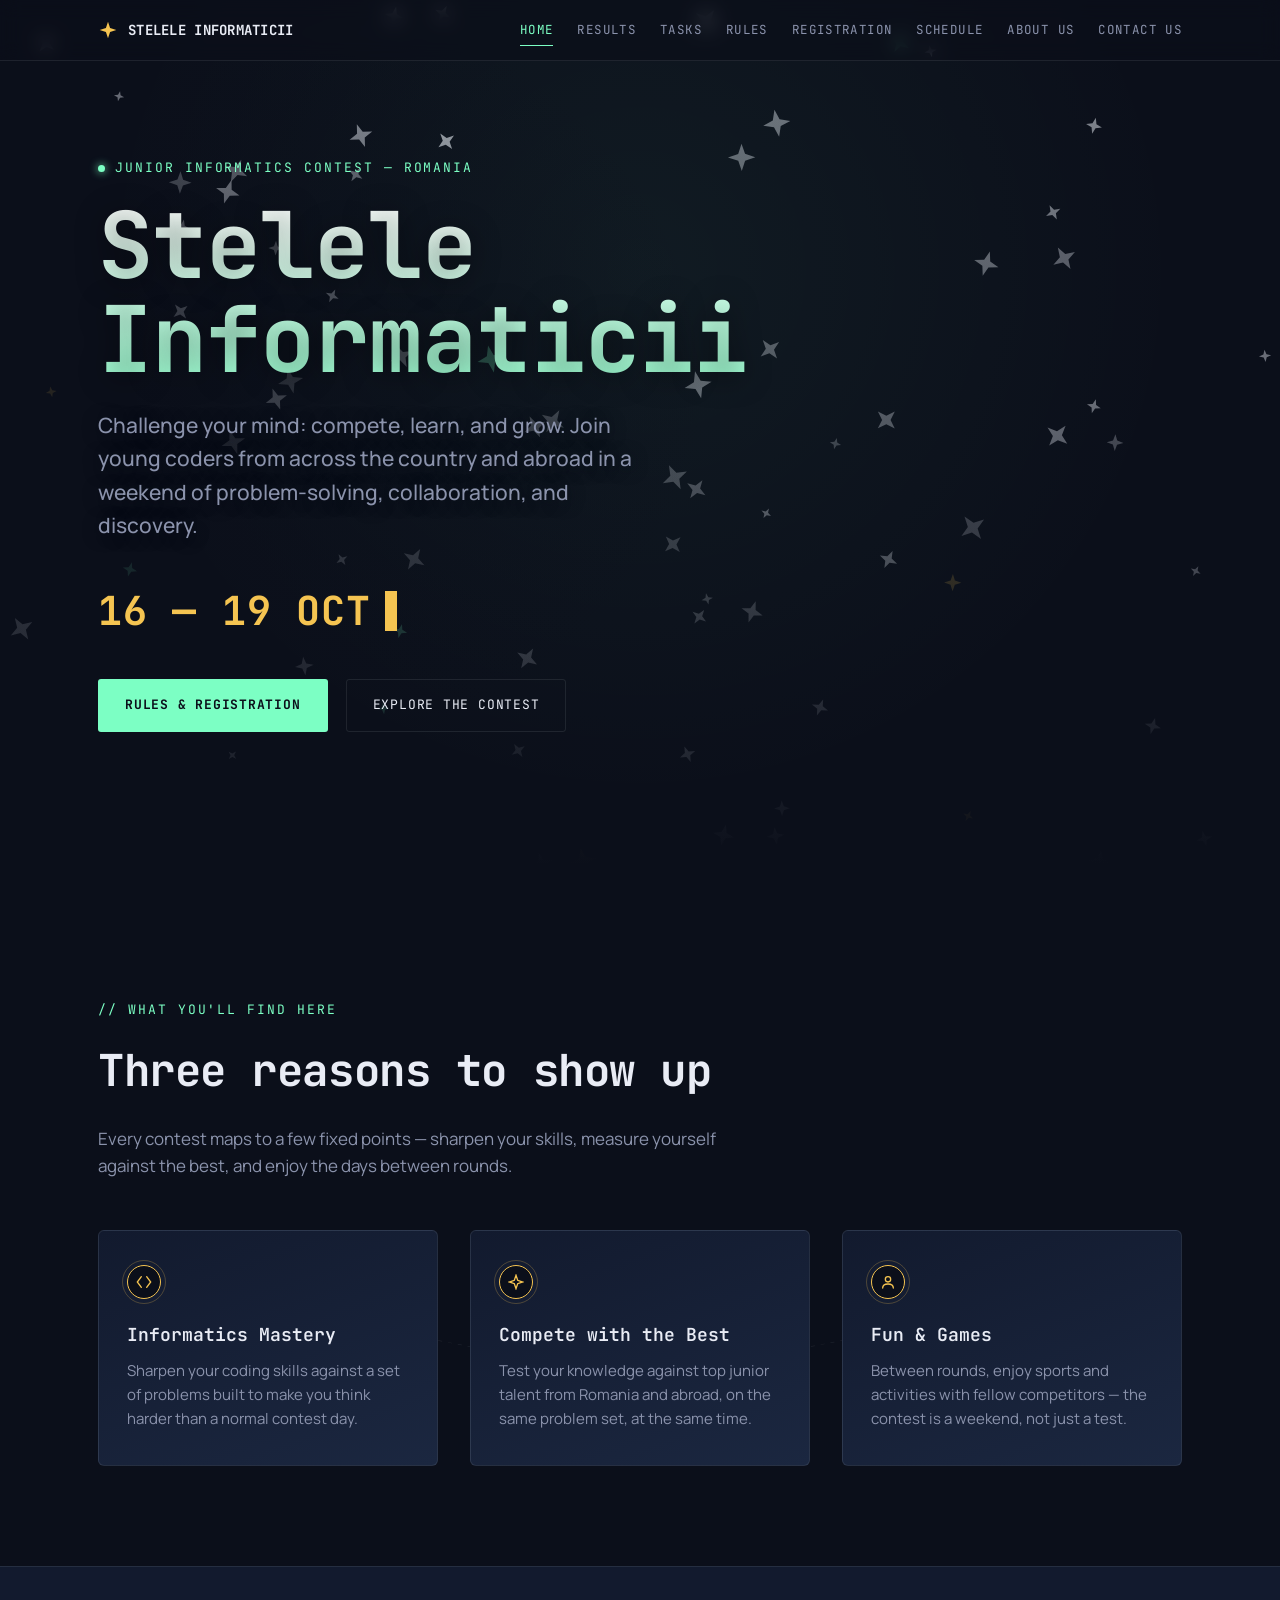
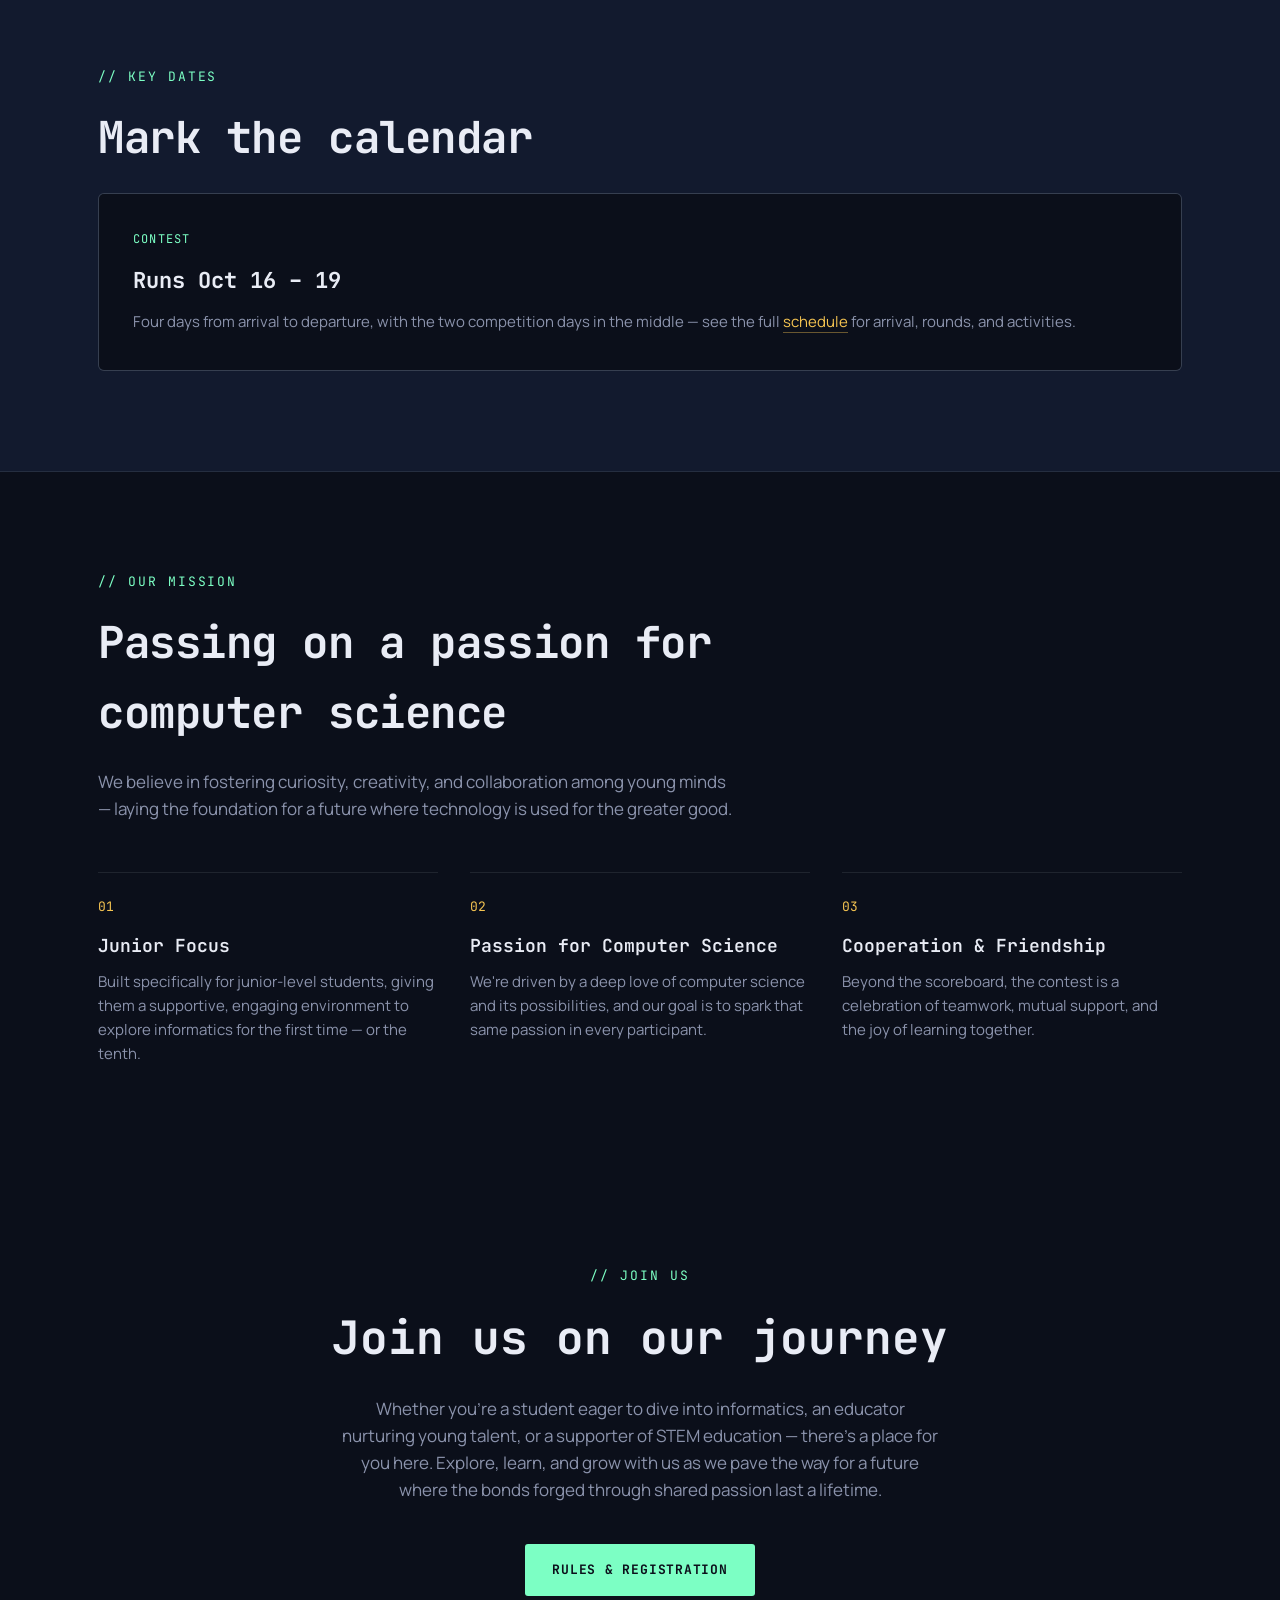
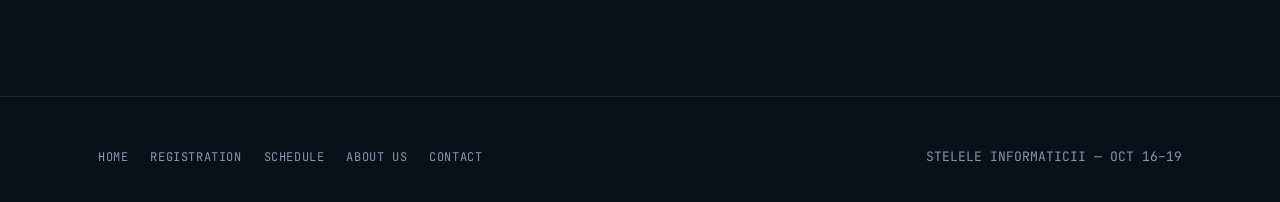
==== commit af0a4556: "LOL" ====
--- a/index.html
+++ b/index.html
@@ -177,7 +177,6 @@
       <a href="/schedule">Schedule</a>
       <a href="/about">About Us</a>
       <a href="/contact">Contact</a>
-      test
     </div>
     <div class="footer-credit">STELELE INFORMATICII — OCT 16–19</div>
   </div>
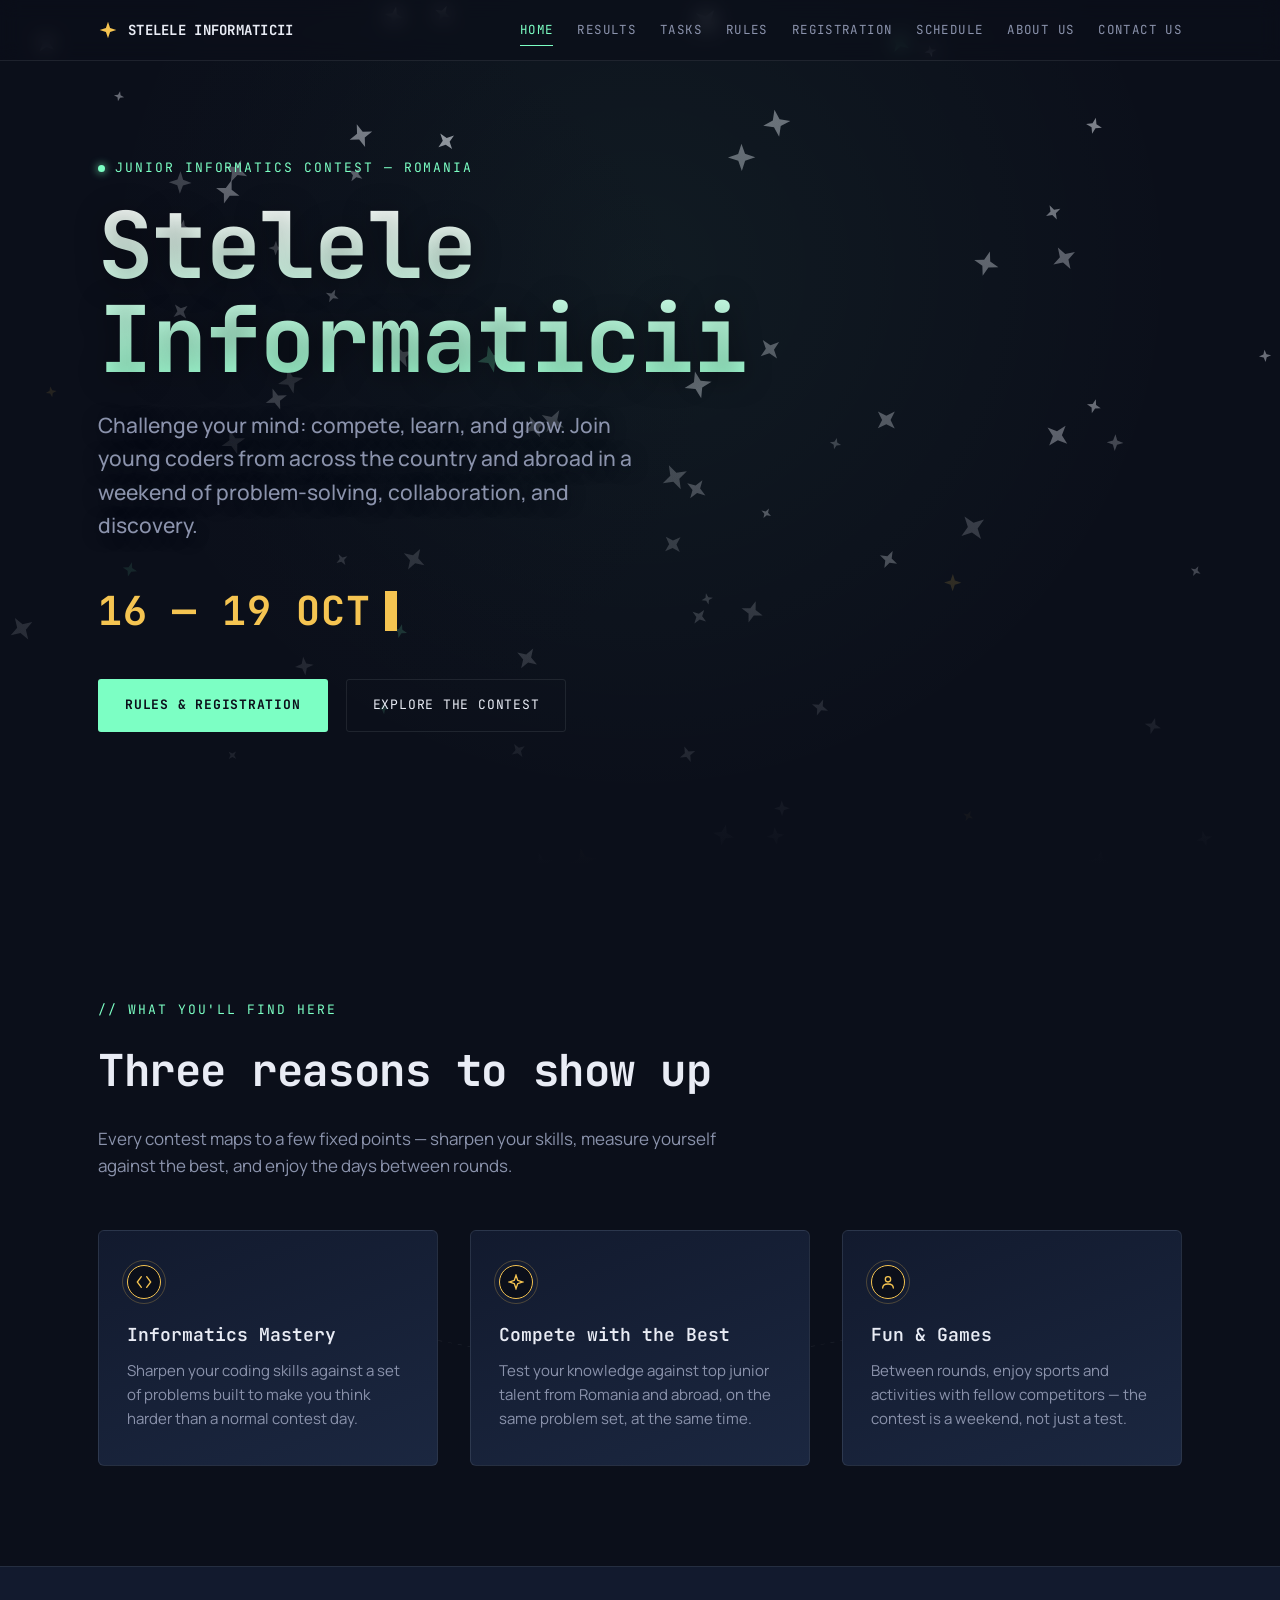
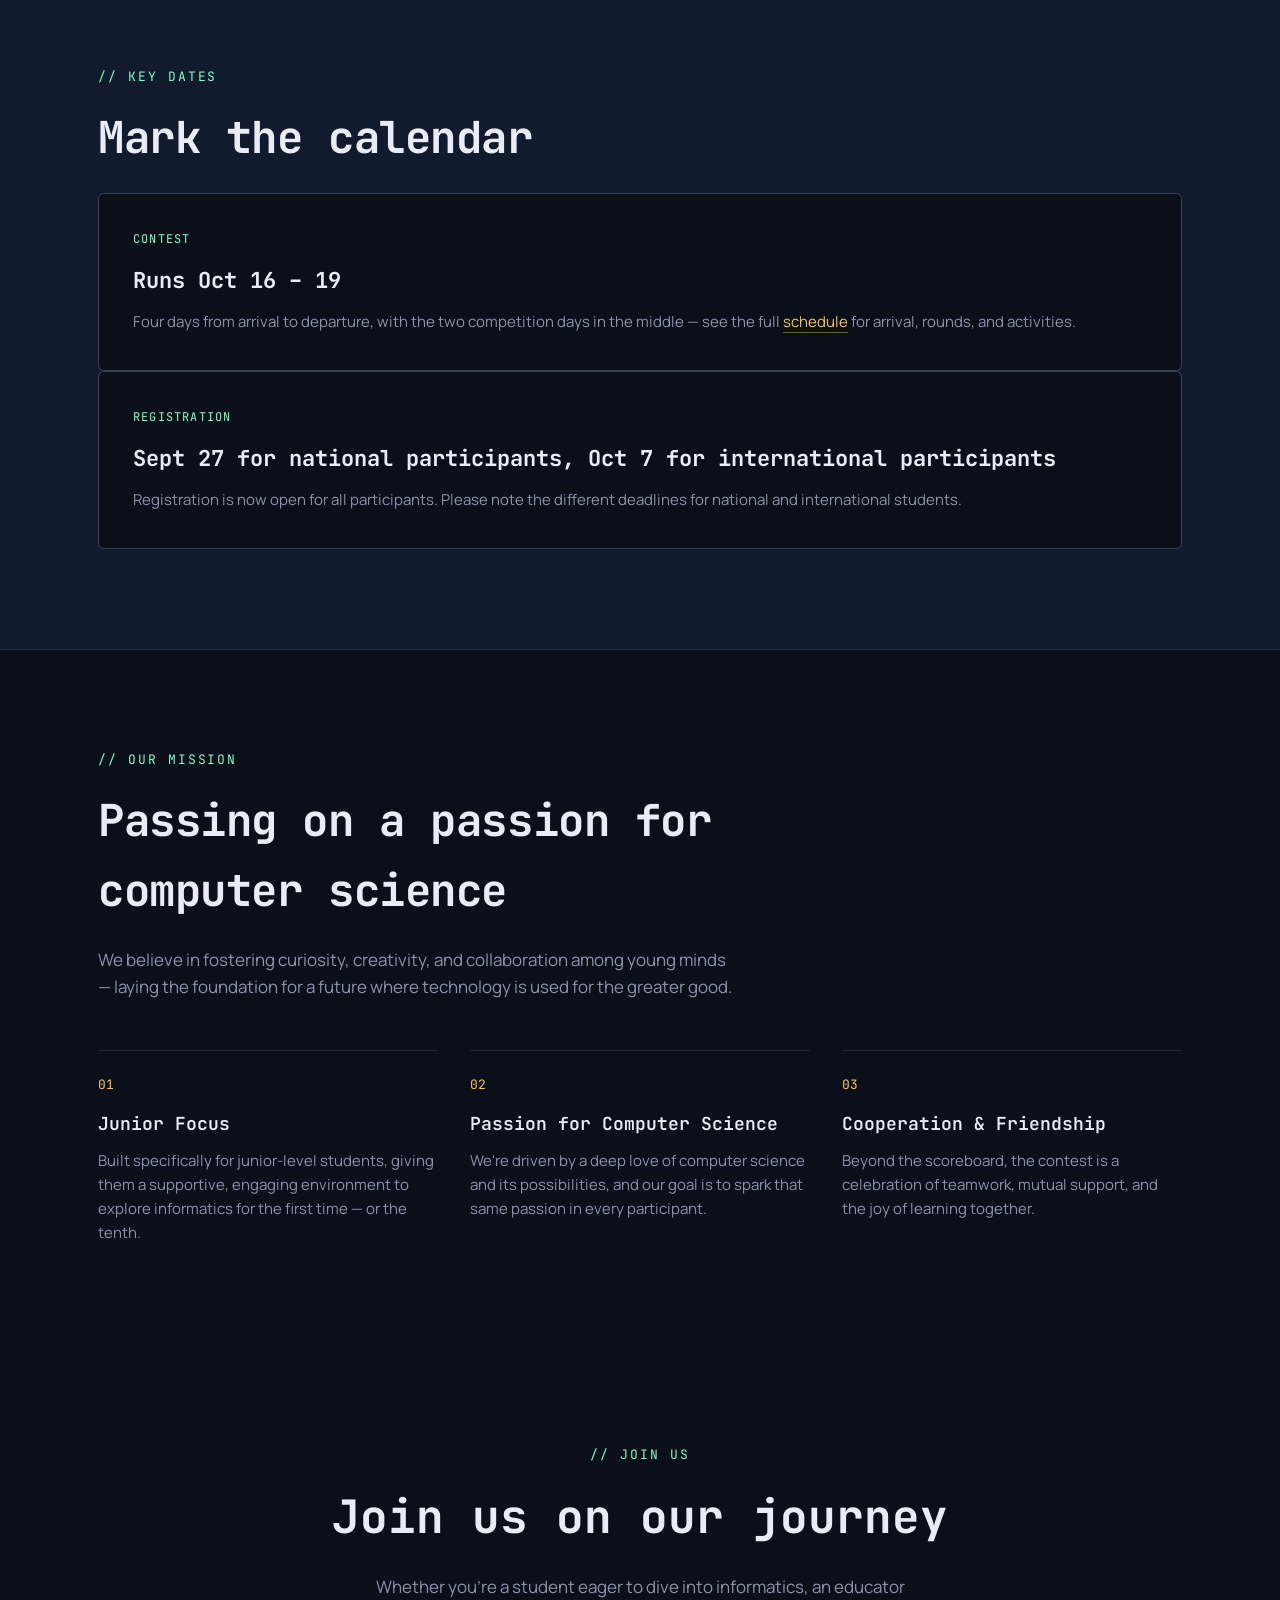
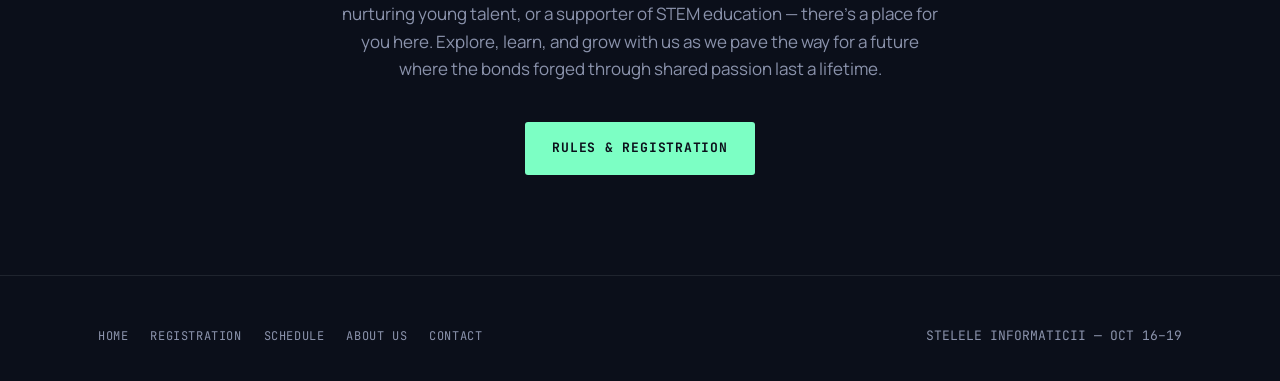
==== commit 096a663b: "update date" ====
--- a/index.html
+++ b/index.html
@@ -131,6 +131,13 @@
         <p>Four days from arrival to departure, with the two competition days in the middle — see the full <a href="/schedule">schedule</a> for arrival, rounds, and activities.</p>
       </div>
     </div>
+    <div class="log-grid" style="grid-template-columns:1fr;">
+      <div class="log-entry">
+        <span class="tag">Registration</span>
+        <h3>Sept 27 for national participants, Oct 7 for international participants</h3>
+        <p>Registration is now open for all participants. Please note the different deadlines for national and international students.</p>
+      </div>
+    </div>
   </div>
 </section>
 
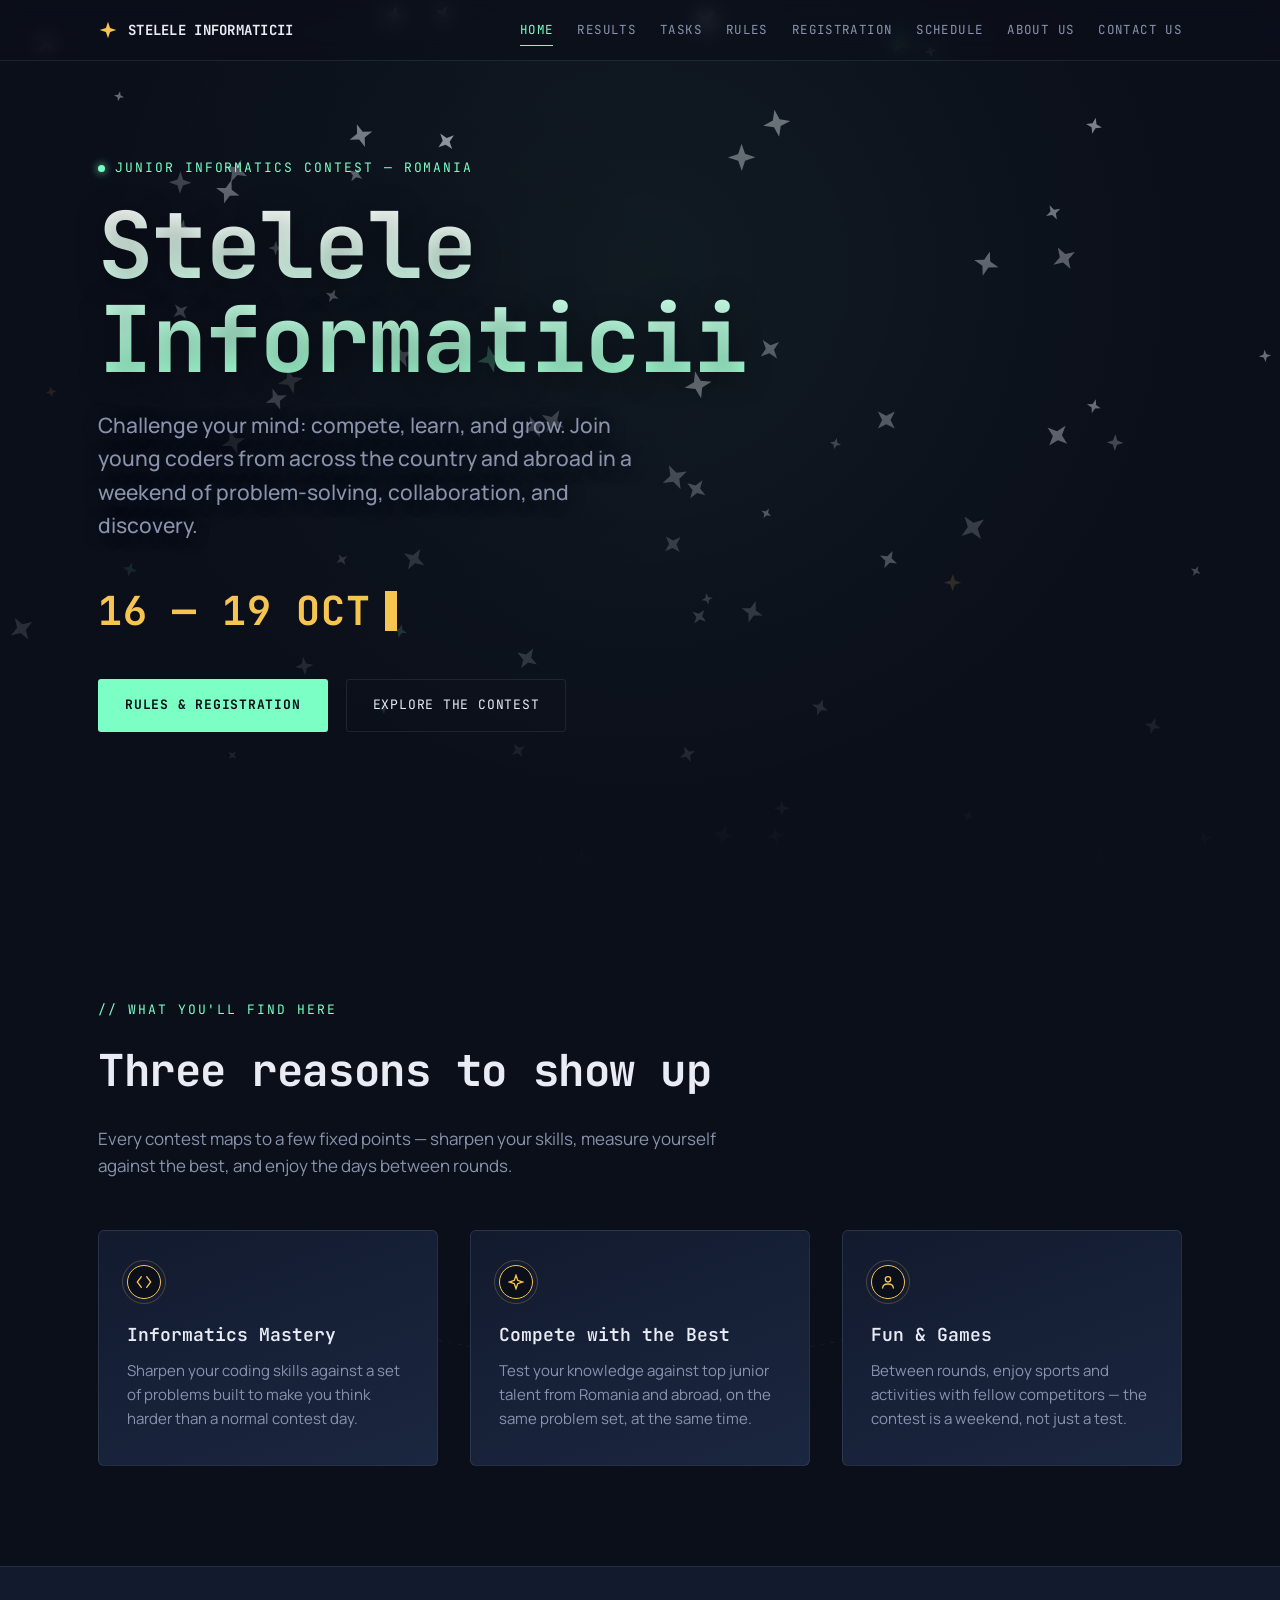
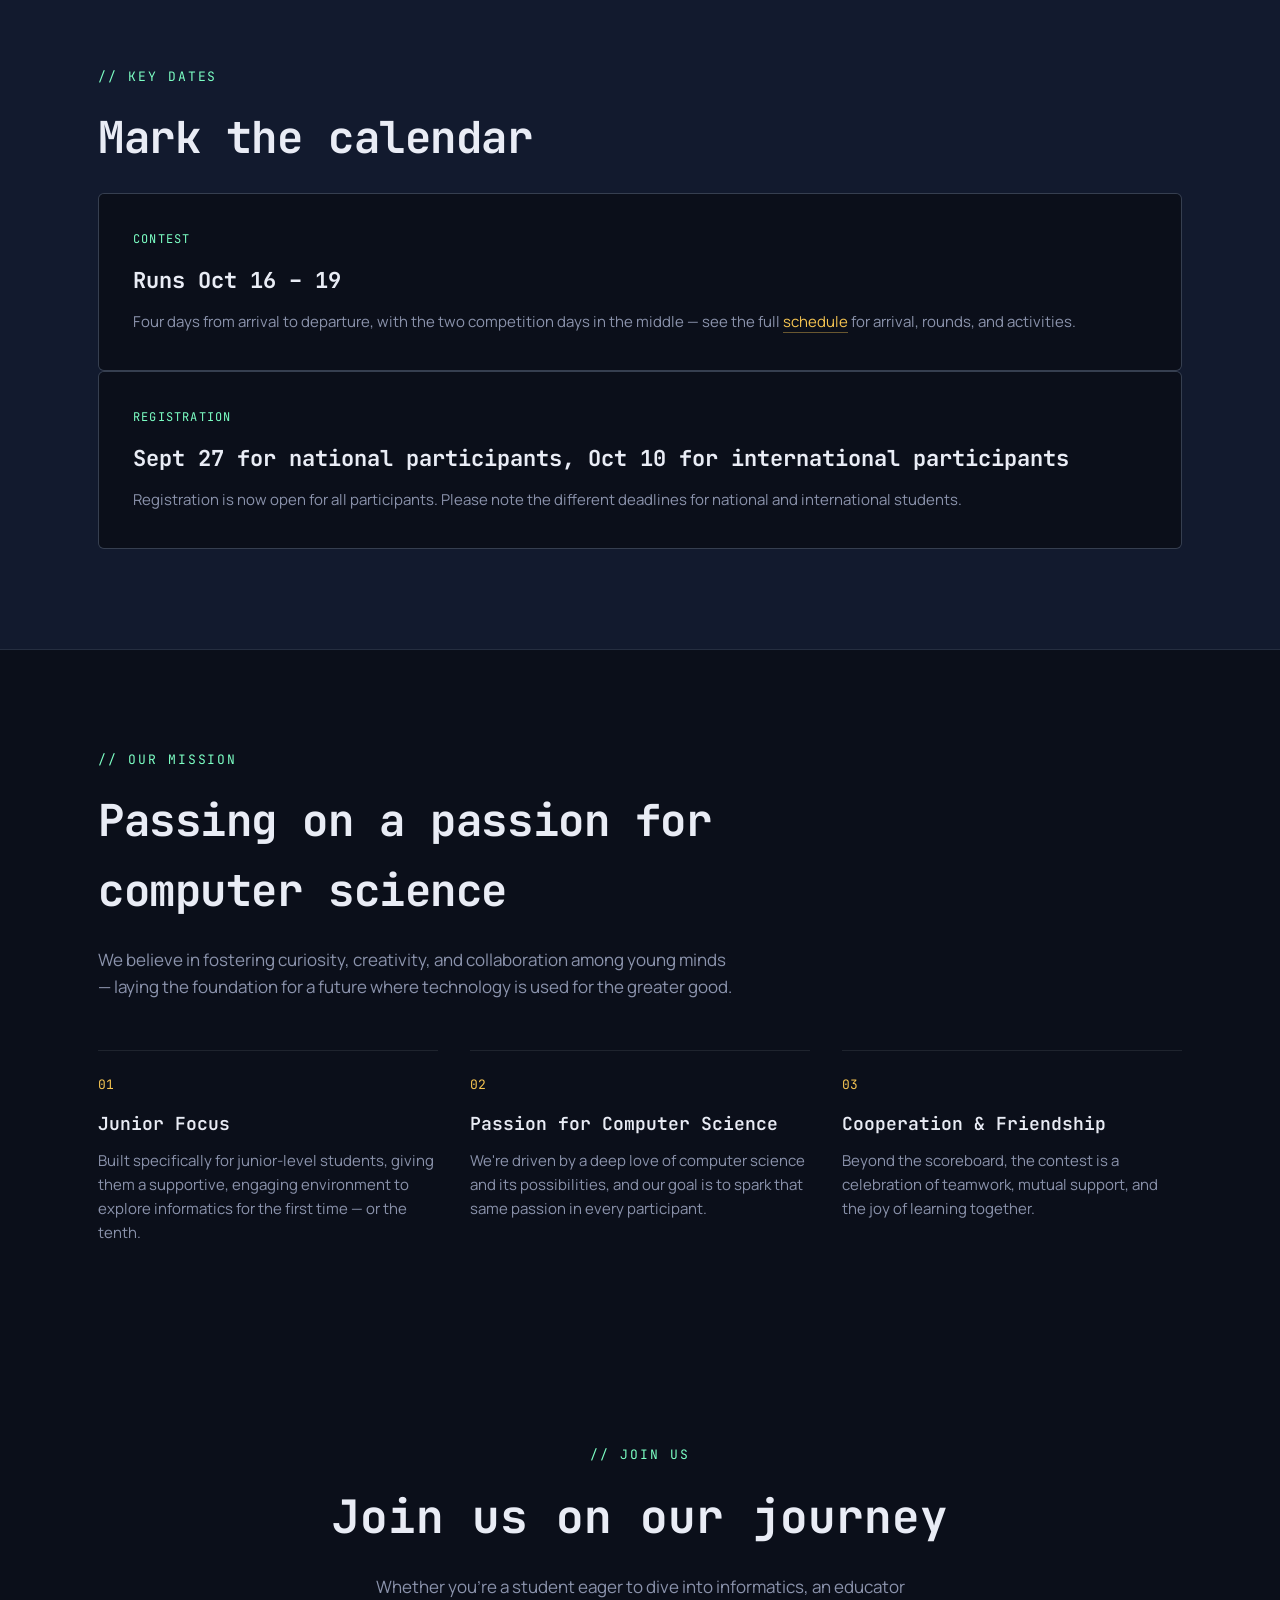
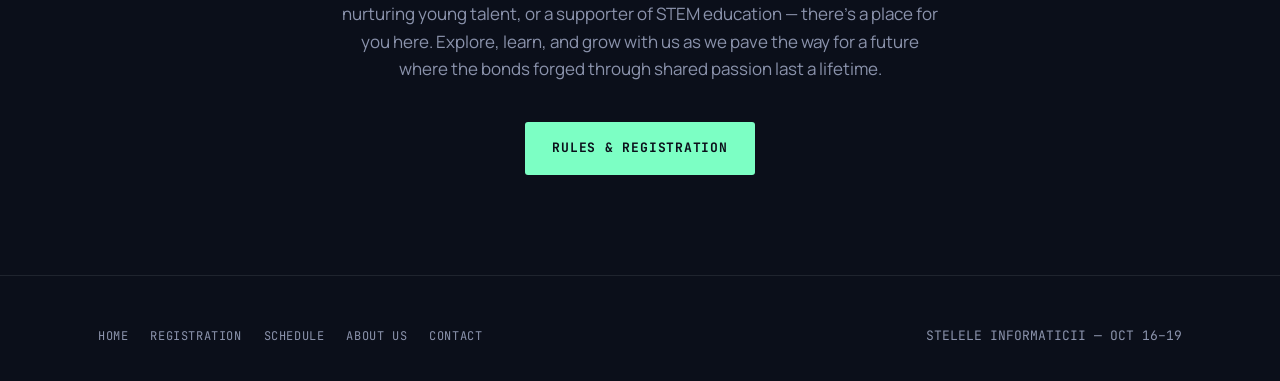
==== commit 4082778f: "DATE" ====
--- a/index.html
+++ b/index.html
@@ -134,7 +134,7 @@
     <div class="log-grid" style="grid-template-columns:1fr;">
       <div class="log-entry">
         <span class="tag">Registration</span>
-        <h3>Sept 27 for national participants, Oct 7 for international participants</h3>
+        <h3>Sept 27 for national participants, Oct 10 for international participants</h3>
         <p>Registration is now open for all participants. Please note the different deadlines for national and international students.</p>
       </div>
     </div>
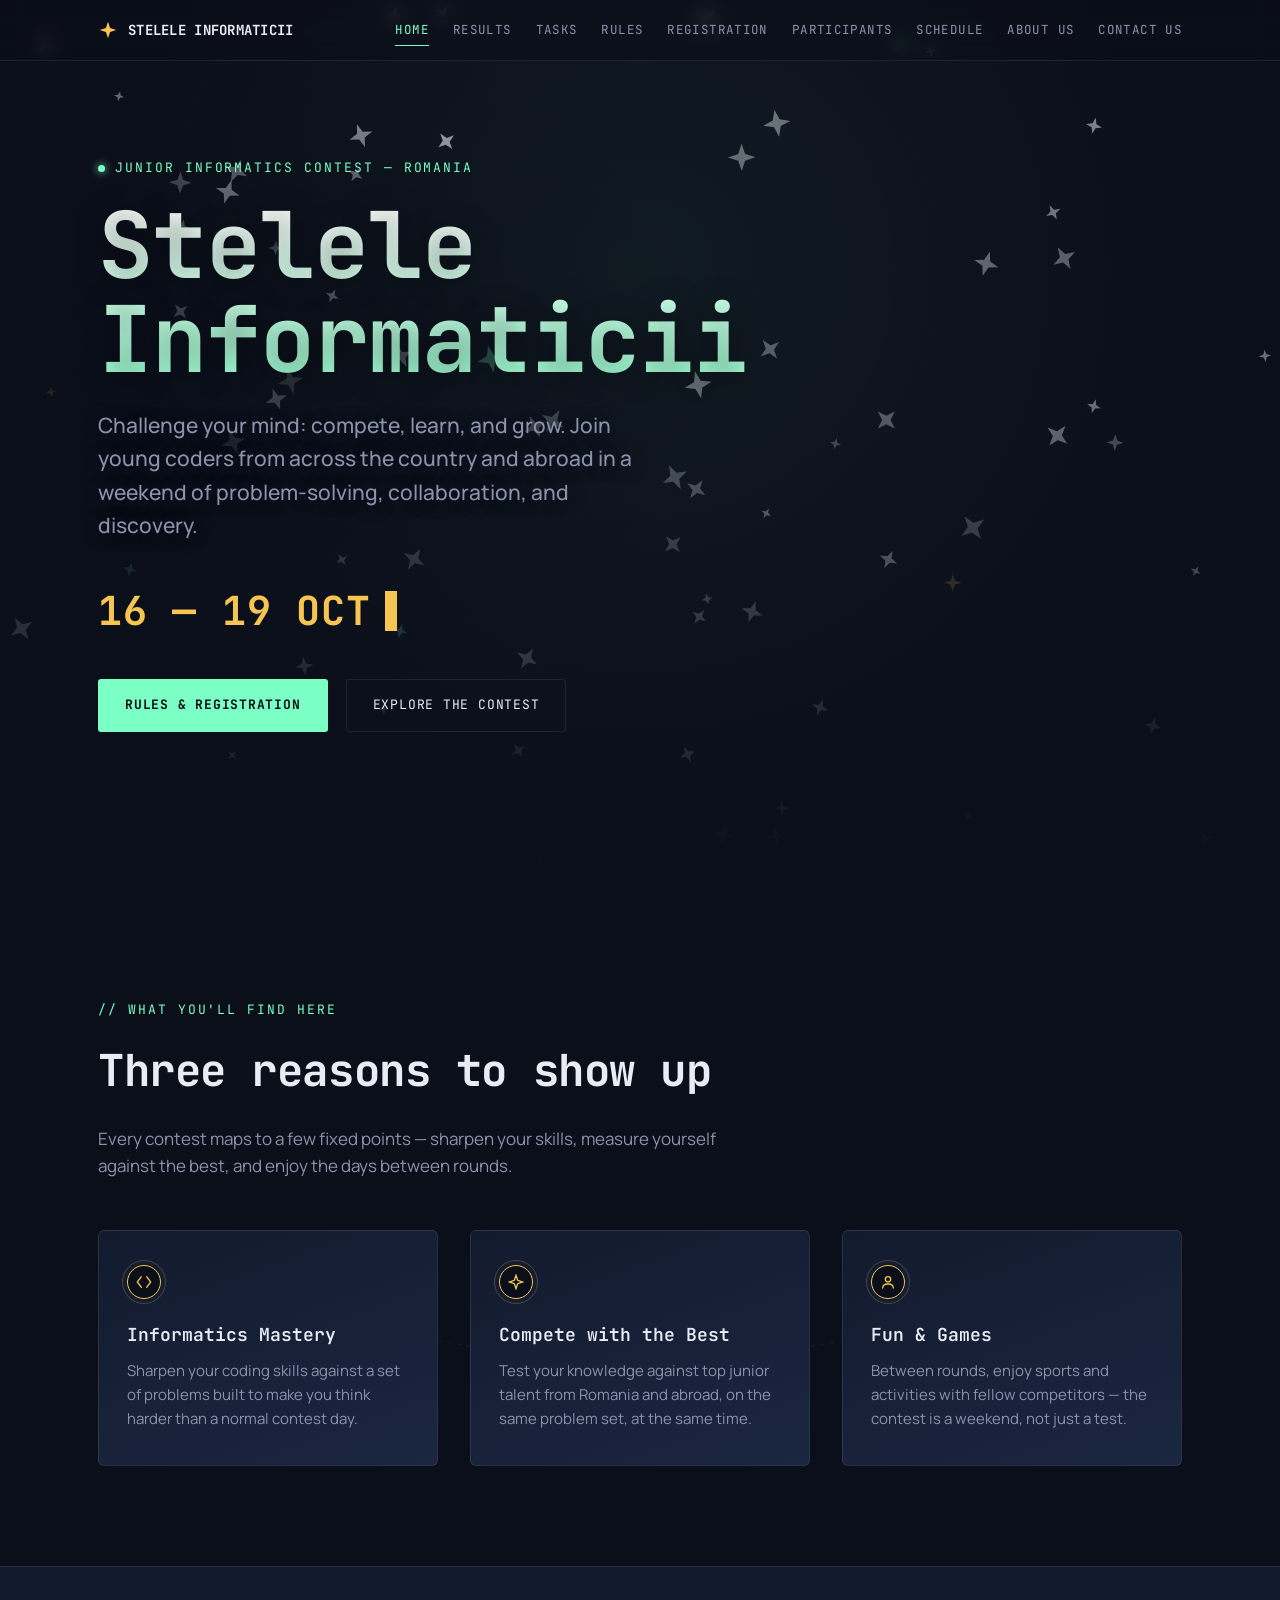
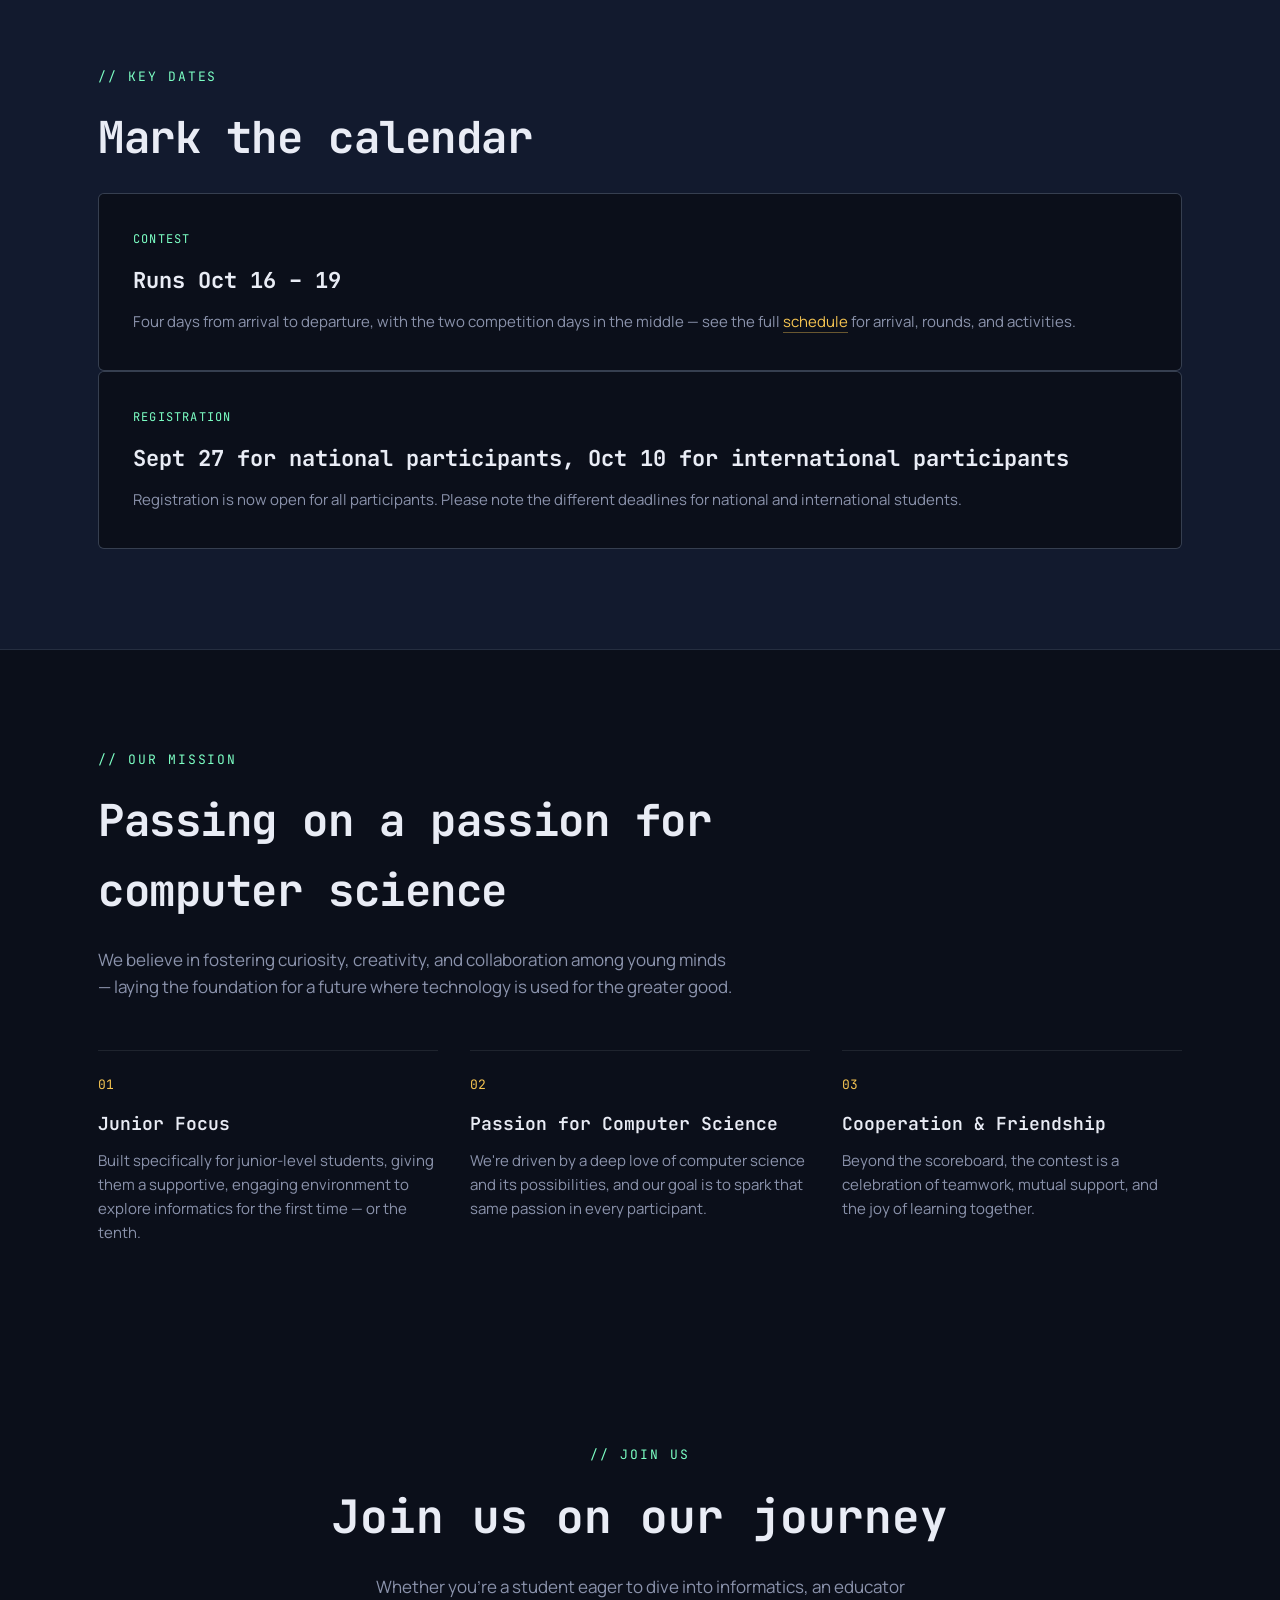
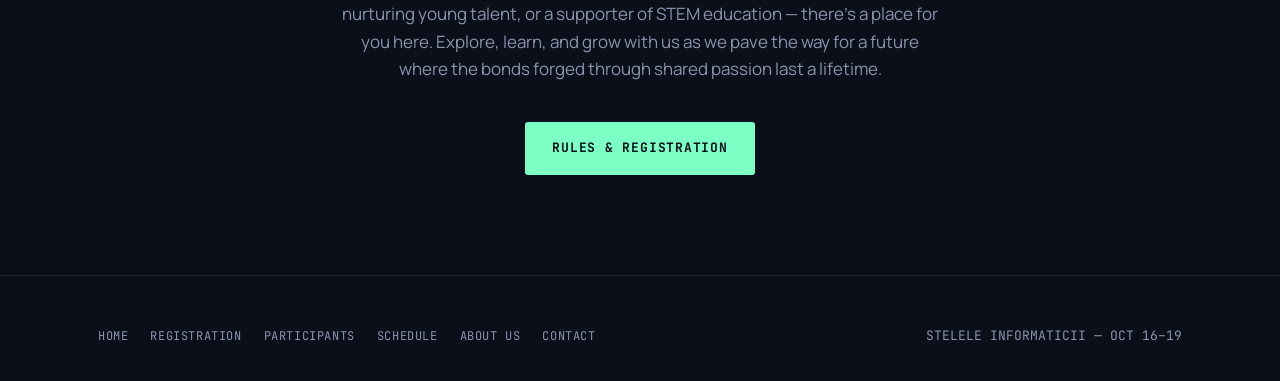
==== commit b389ca63: "real" ====
--- a/index.html
+++ b/index.html
@@ -65,6 +65,7 @@
       <a href="/tasks">Tasks</a>
       <a href="/rules">Rules</a>
       <a href="/registration">Registration</a>
+      <a href="/participants">Participants</a>
       <a href="/schedule">Schedule</a>
       <a href="/about">About Us</a>
       <a href="/contact">Contact Us</a>
@@ -181,6 +182,7 @@
     <div class="footer-links">
       <a href="/">Home</a>
       <a href="/registration">Registration</a>
+      <a href="/participants">Participants</a>
       <a href="/schedule">Schedule</a>
       <a href="/about">About Us</a>
       <a href="/contact">Contact</a>
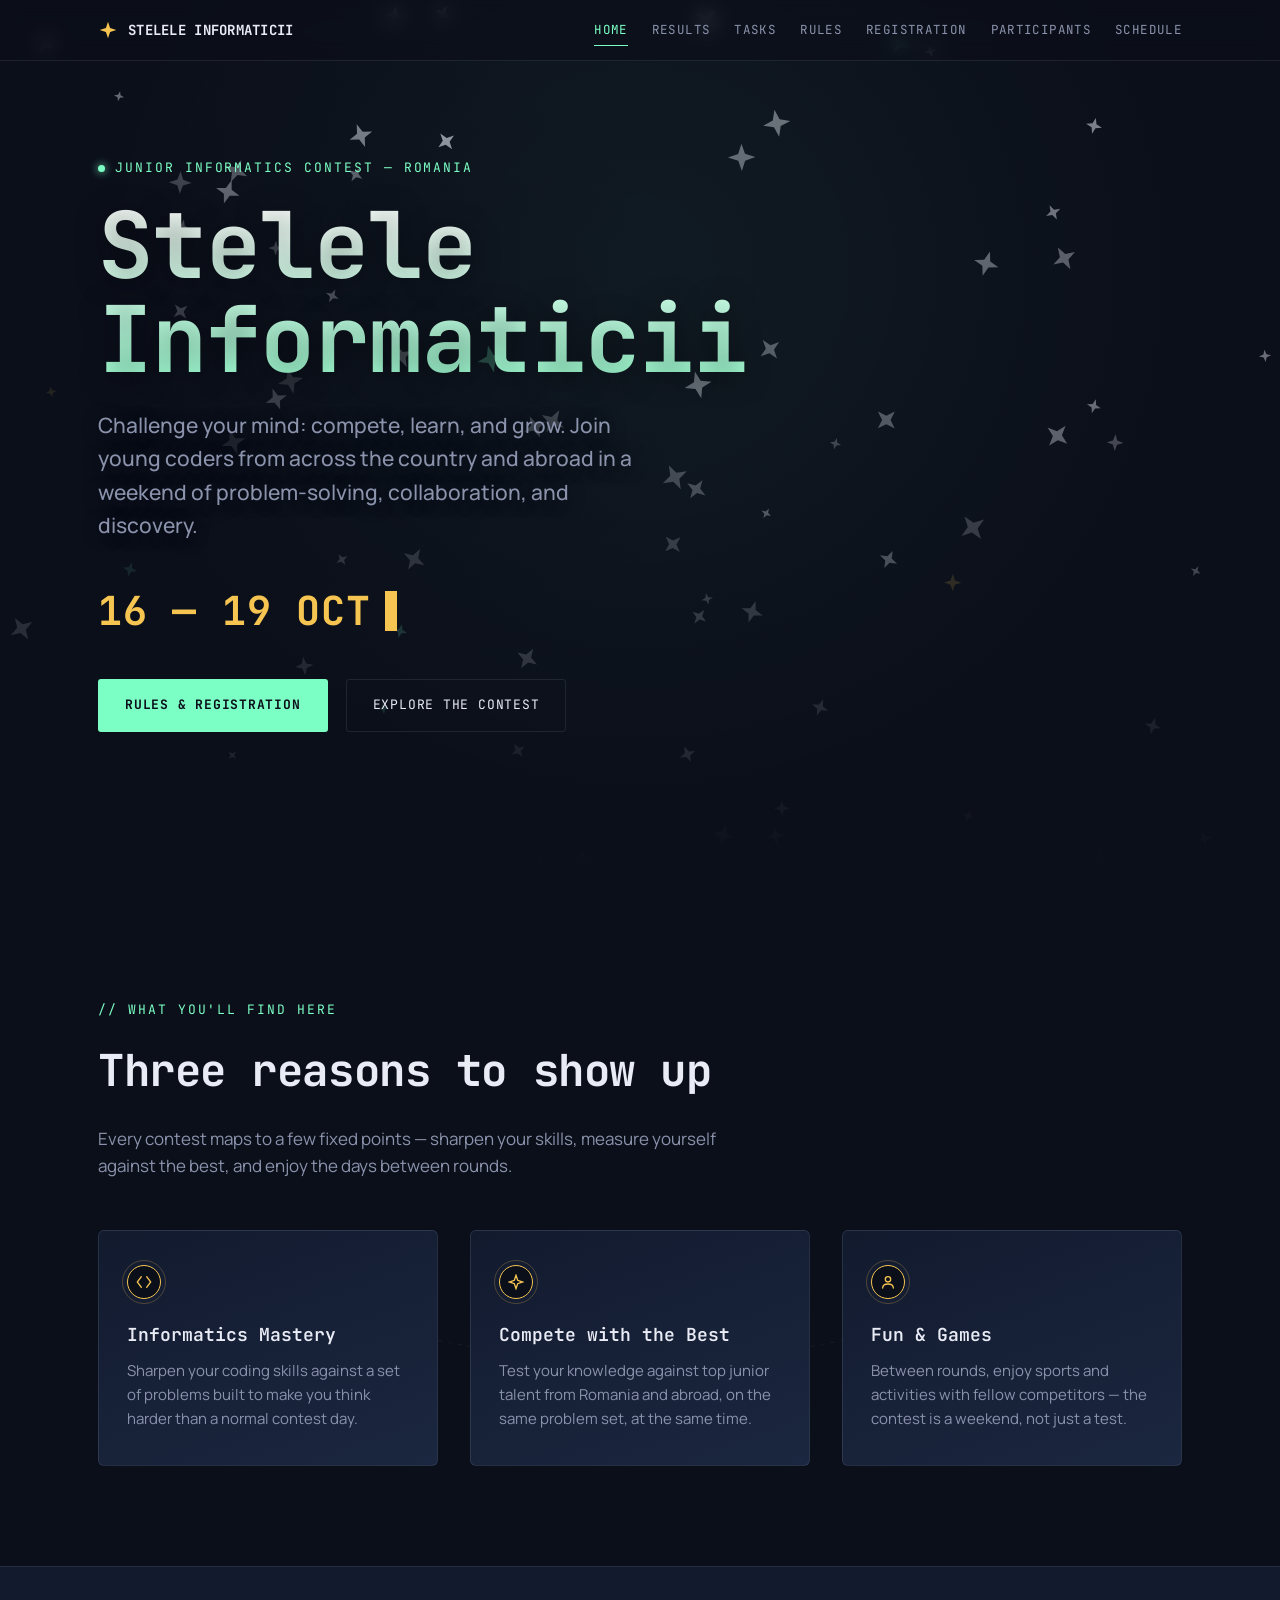
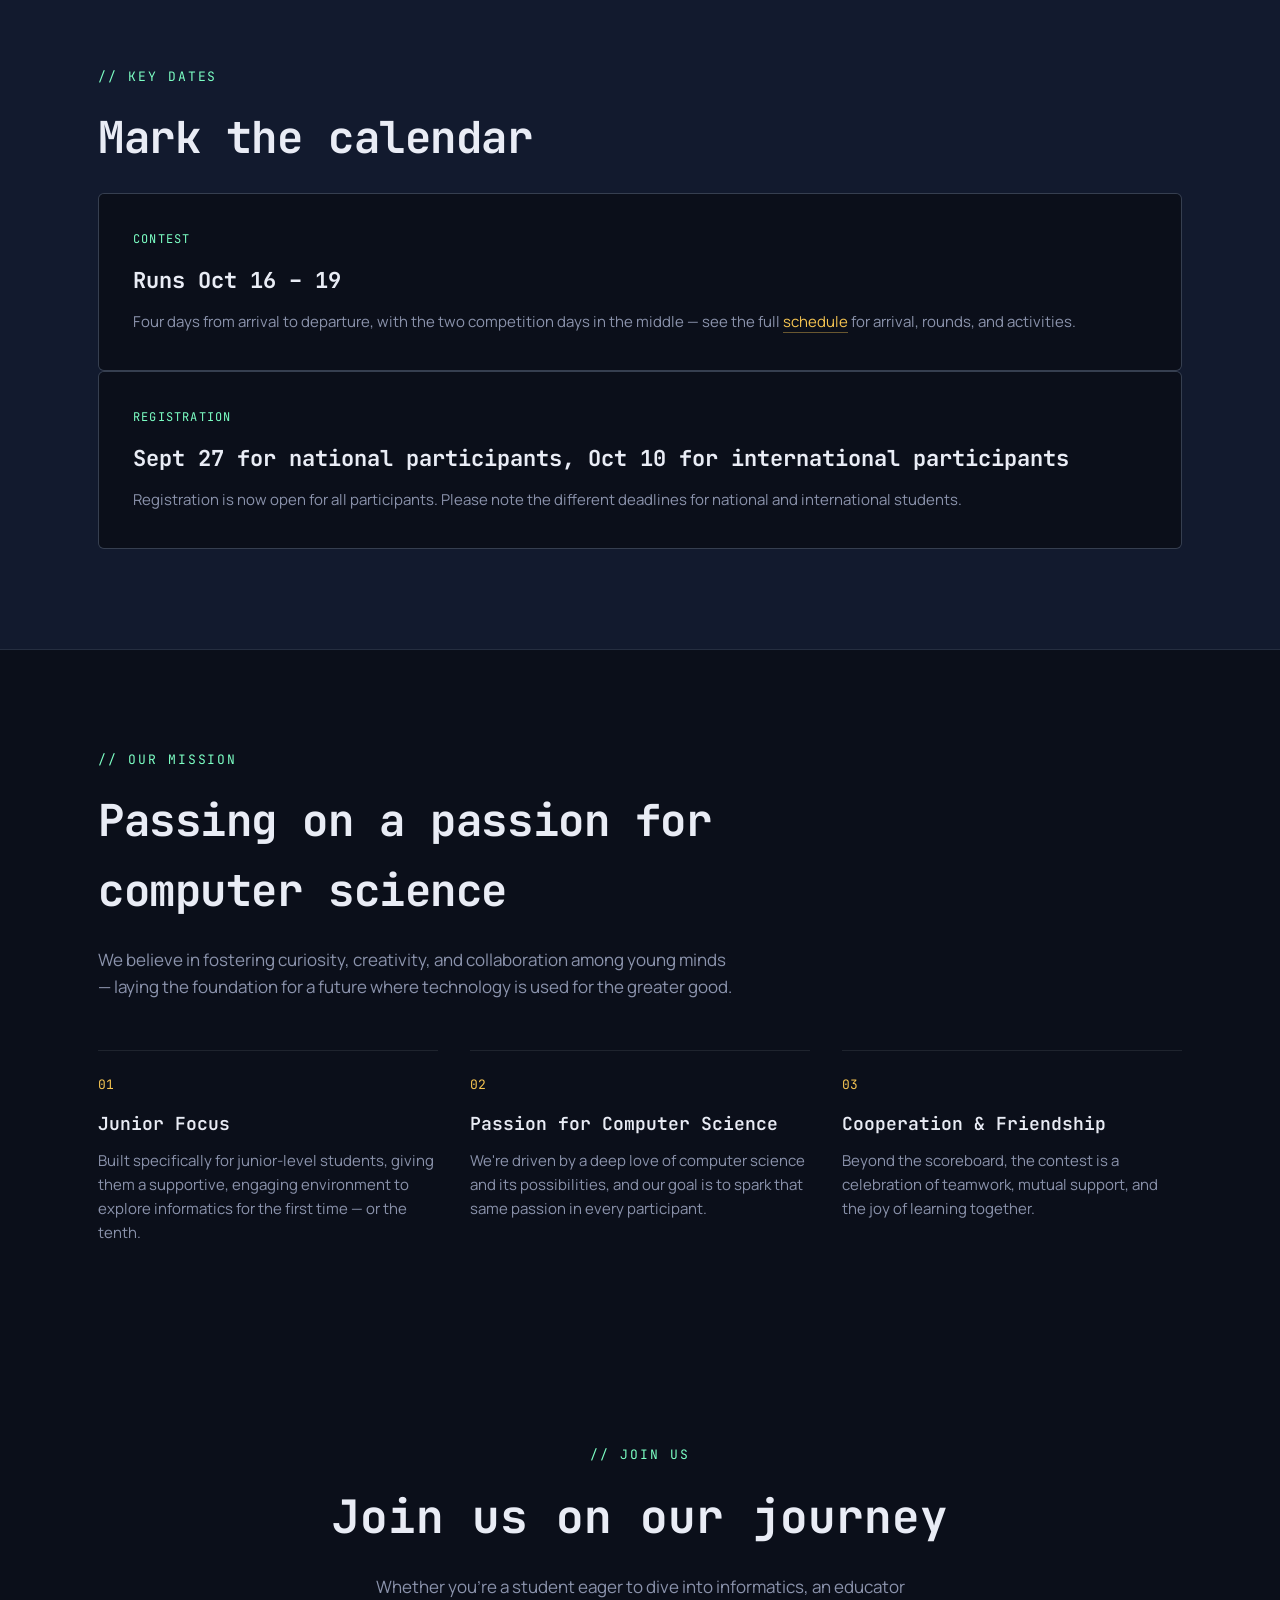
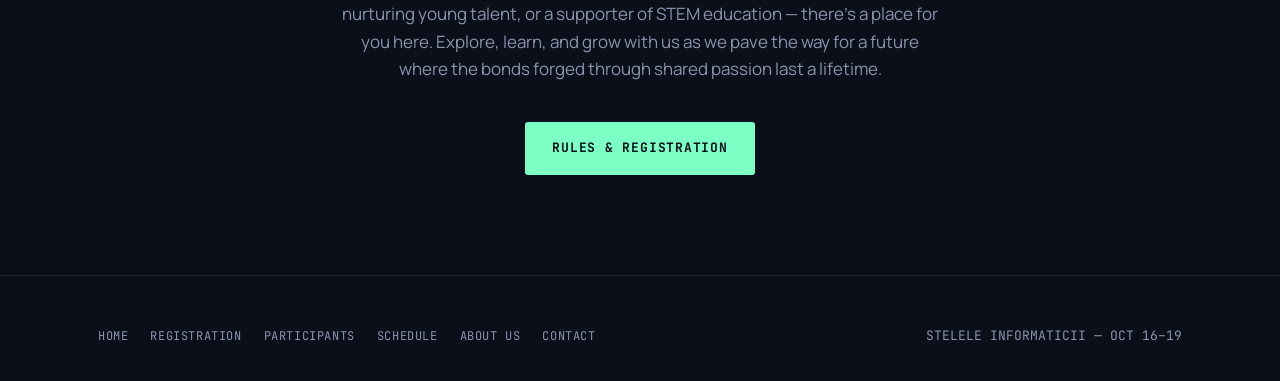
==== commit 94b3db83: "add stuff" ====
--- a/index.html
+++ b/index.html
@@ -67,8 +67,6 @@
       <a href="/registration">Registration</a>
       <a href="/participants">Participants</a>
       <a href="/schedule">Schedule</a>
-      <a href="/about">About Us</a>
-      <a href="/contact">Contact Us</a>
     </div>
   </nav>
 </header>
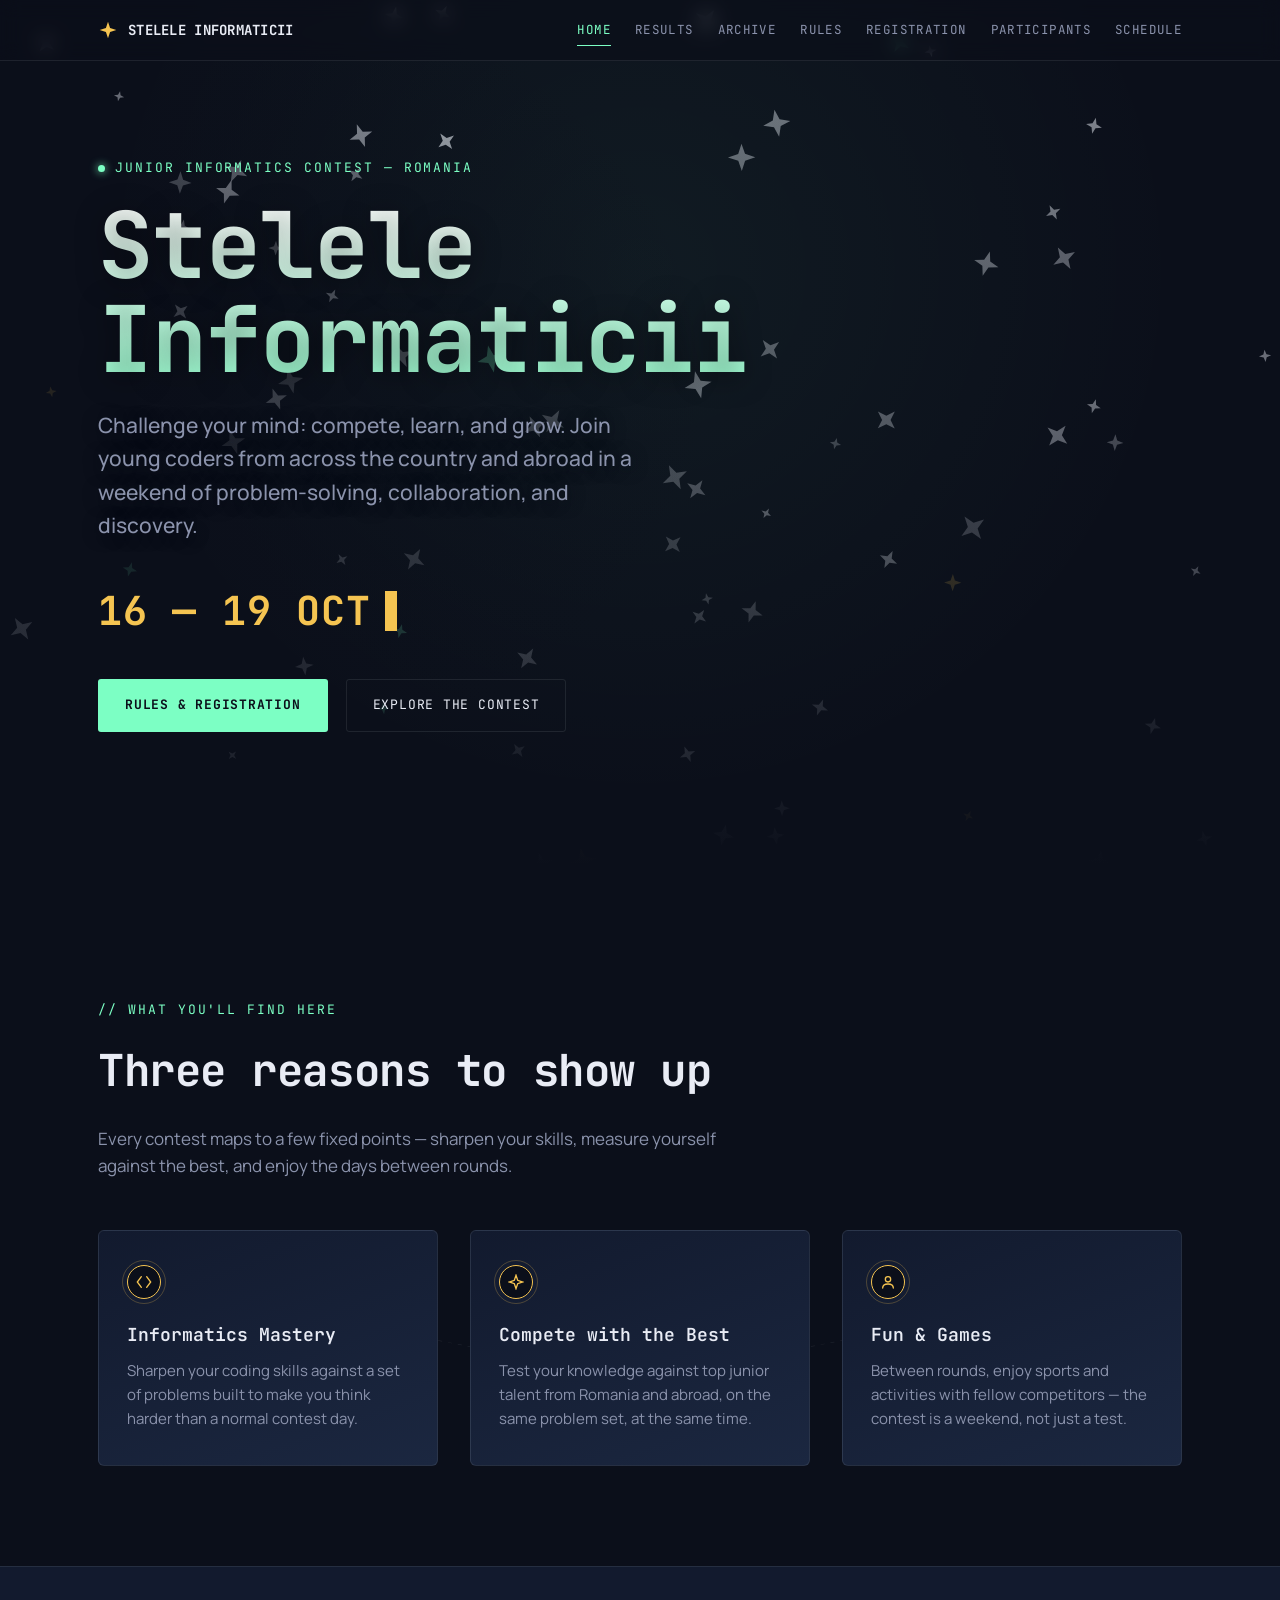
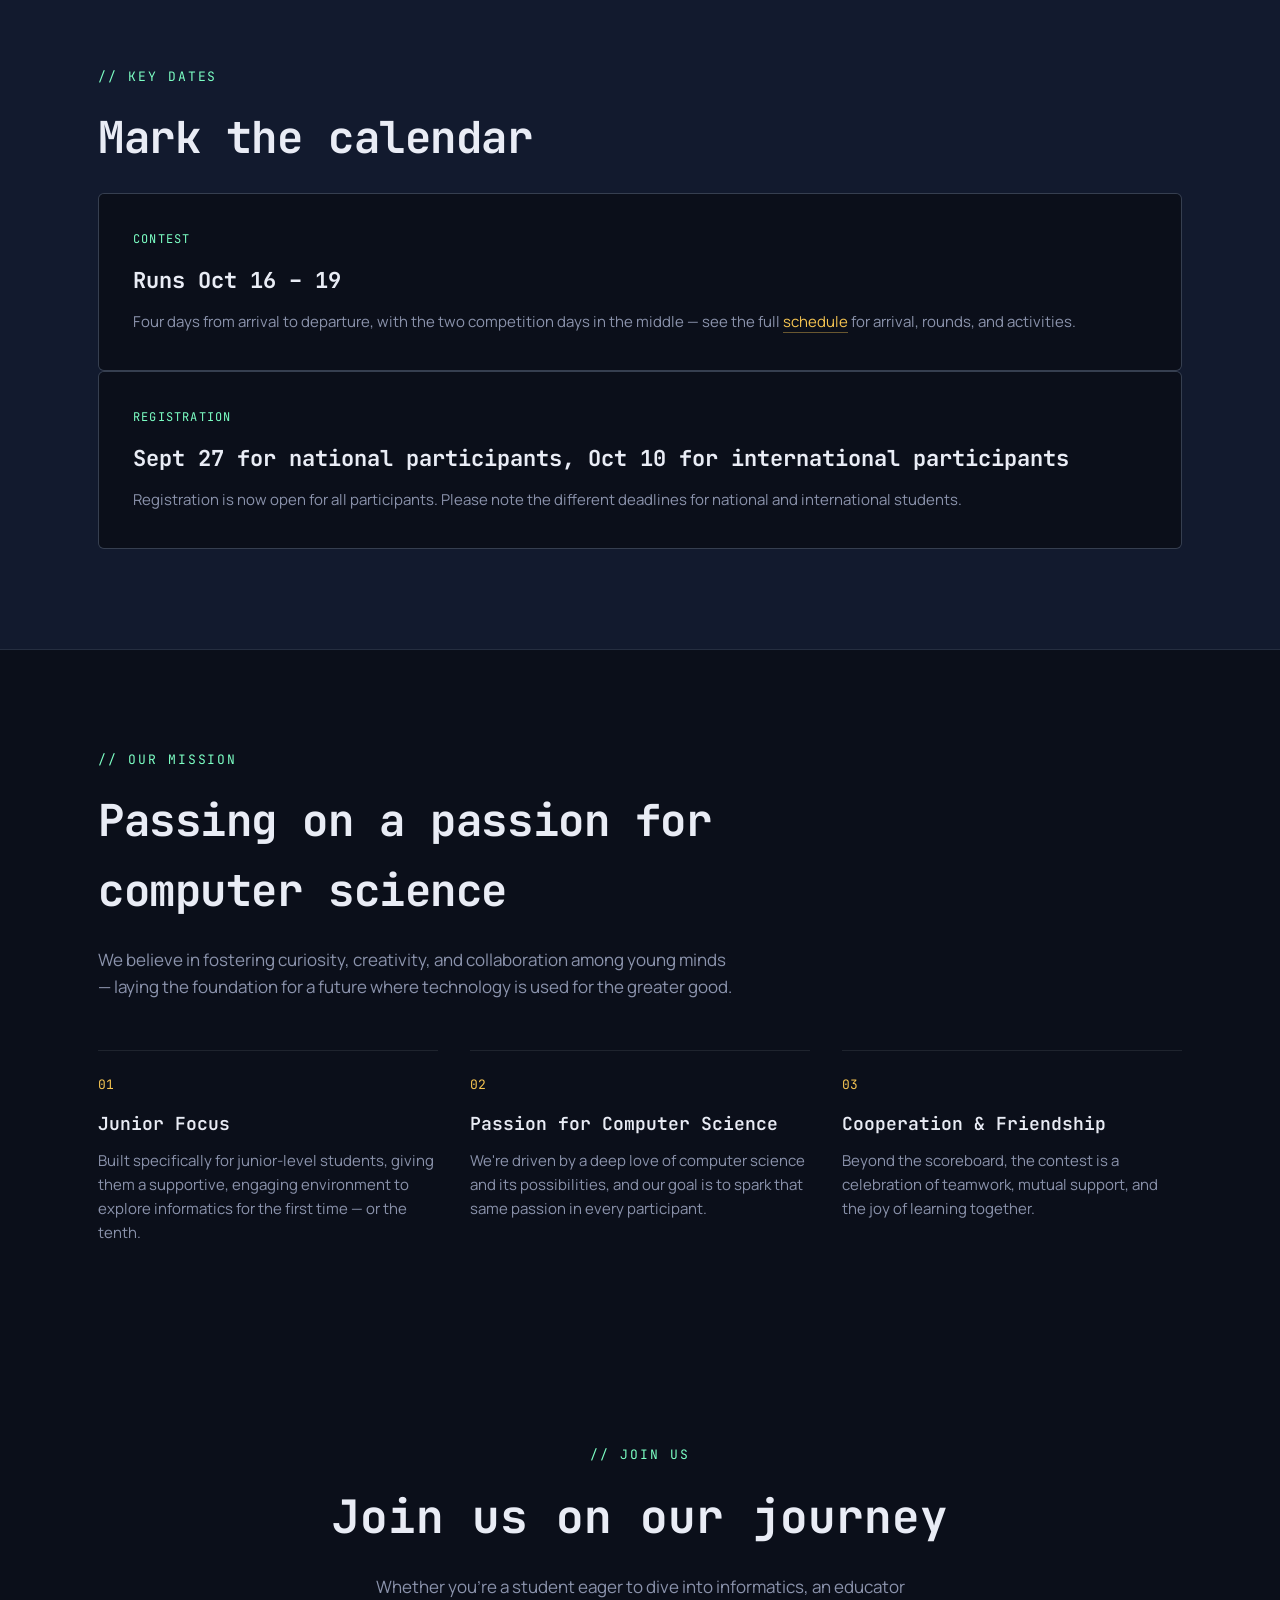
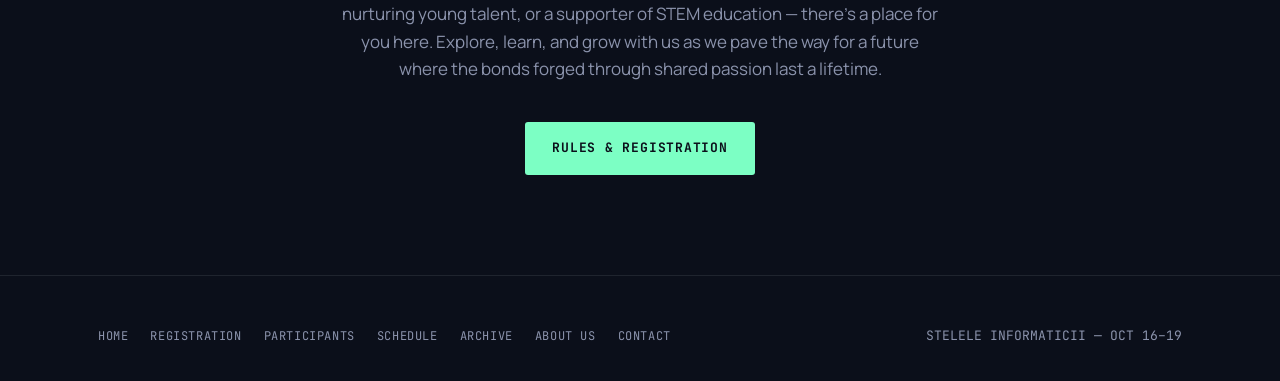
==== commit 6c21cddd: "stufs" ====
--- a/index.html
+++ b/index.html
@@ -62,7 +62,7 @@
 <div class="navlinks" id="navLinks">
       <a href="/" class="active">Home</a>
       <a href="/results">Results</a>
-      <a href="/tasks">Tasks</a>
+      <a href="/archive">Archive</a>
       <a href="/rules">Rules</a>
       <a href="/registration">Registration</a>
       <a href="/participants">Participants</a>
@@ -182,6 +182,7 @@
       <a href="/registration">Registration</a>
       <a href="/participants">Participants</a>
       <a href="/schedule">Schedule</a>
+      <a href="/archive">Archive</a>
       <a href="/about">About Us</a>
       <a href="/contact">Contact</a>
     </div>
